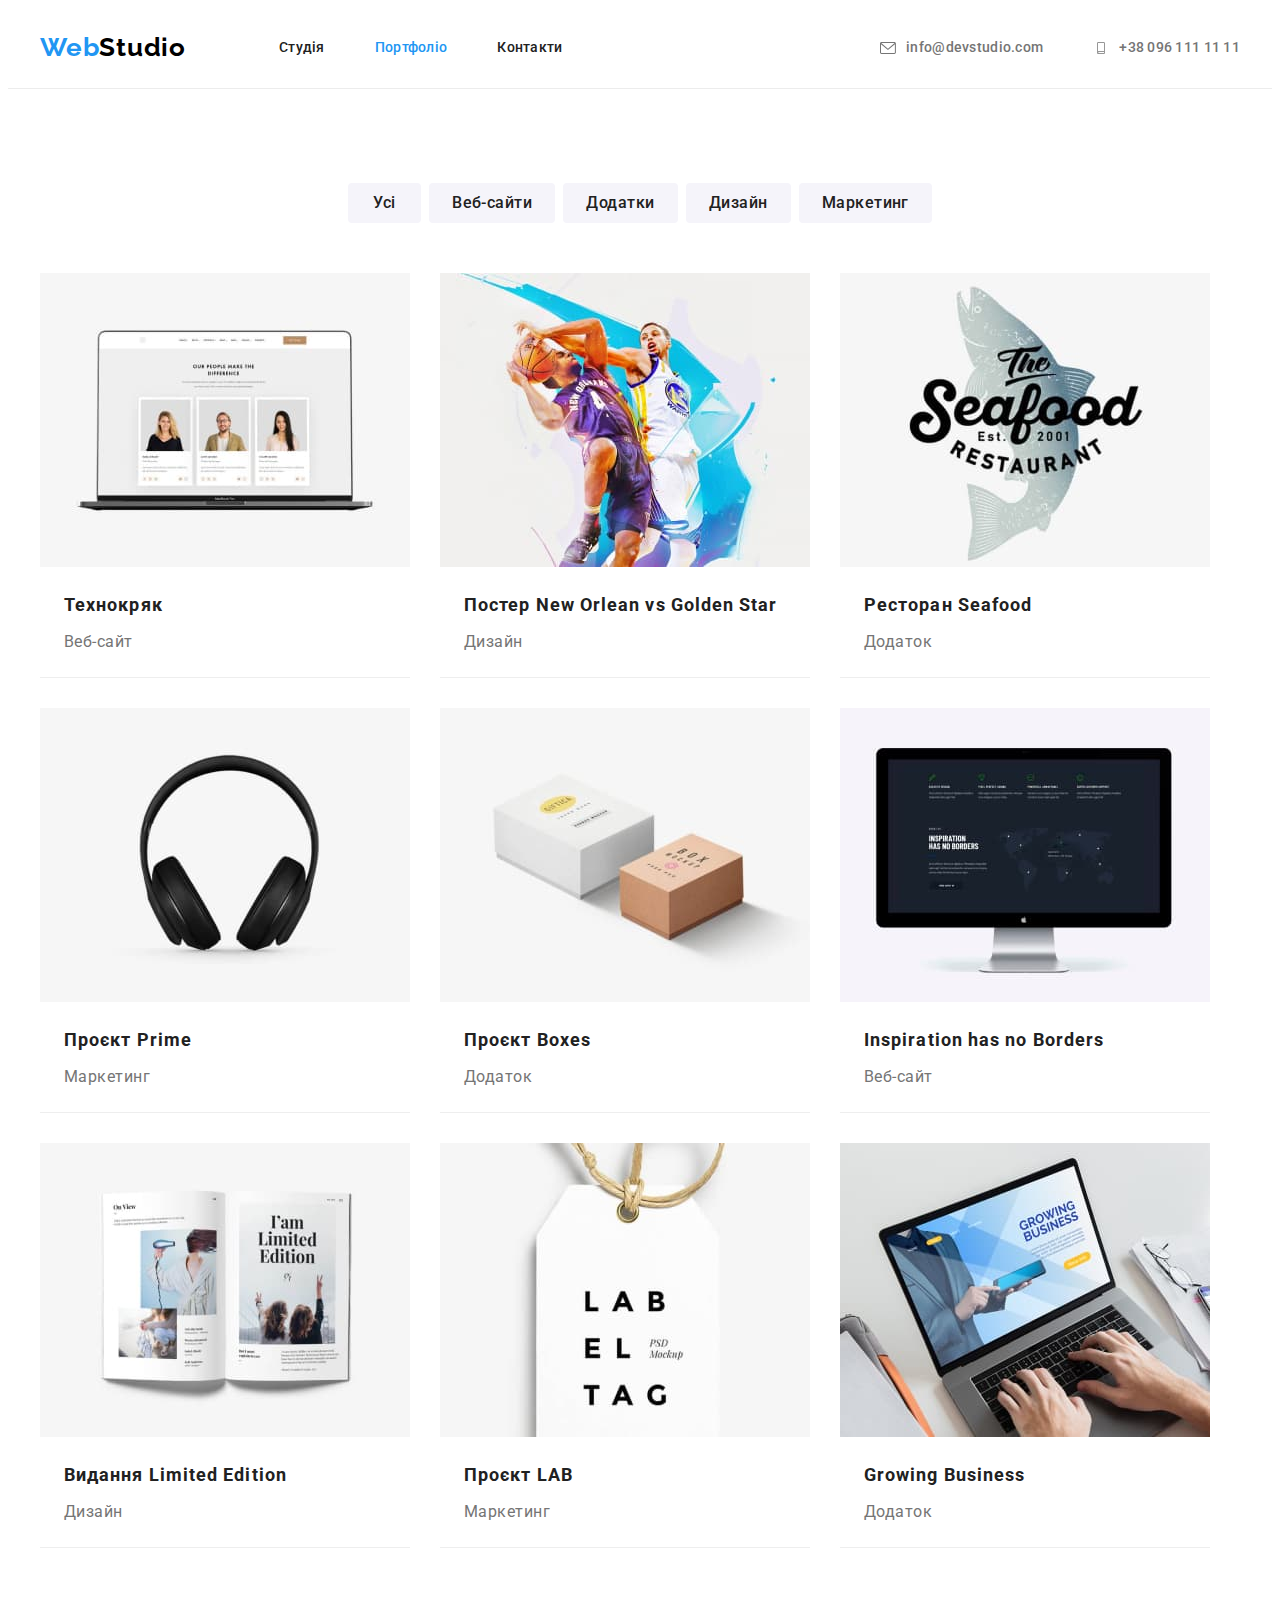
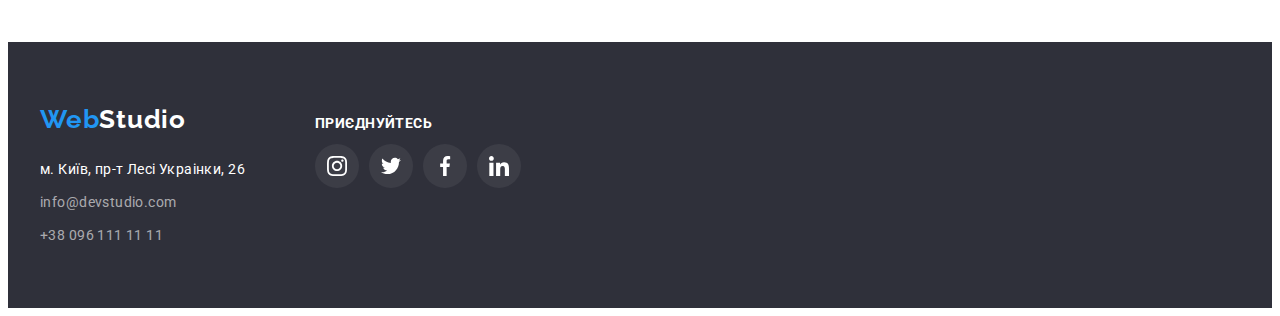
==== portfolio.html @ 5ac7596c "team section left" ====
<!DOCTYPE html>
<html lang="uk">
  <head>
    <meta charset="UTF-8" />
    <meta name="vieport" content="width=device-width, initial-scale=1.0" />
    <title>Портфоліо</title>
    <link rel="preconnect" href="https://fonts.googleapis.com" />
    <link rel="preconnect" href="https://fonts.gstatic.com" crossorigin />
    <link
      href="https://fonts.googleapis.com/css2?family=Raleway:wght@700&family=Roboto:wght@400;500;700;900&display=swap"
      rel="stylesheet"
    />
    <link
      rel="stylesheet"
      href="https://cdnjs.cloudflare.com/ajax/libs/modern-normalize/1.1.0/modern-normalize.min.css"
      integrity="sha512-wpPYUAdjBVSE4KJnH1VR1HeZfpl1ub8YT/NKx4PuQ5NmX2tKuGu6U/JRp5y+Y8XG2tV+wKQpNHVUX03MfMFn9Q=="
      crossorigin="anonymous"
      referrerpolicy="no-referrer"
    />
    <link rel="stylesheet" href="./css/styles.css" />
  </head>
  <body>
    <!--Заголовок-->

    <header class="section-header">
      <div class="container">
        <div class="make-flex site-header">
          <nav class="make-flex center">
            <a class="logo link" href="./index.html"
              ><span class="logo-left">Web</span>Studio</a
            >
            <ul class="list make-flex center">
              <li class="item">
                <a href="./index.html" class="site-nav link">Студія</a>
              </li>
              <li class="item">
                <a href="./portfolio.html" class="current site-nav link"
                  >Портфоліо</a
                >
              </li>
              <li><a href="#contacts" class="site-nav link">Контакти</a></li>
            </ul>
          </nav>
          <ul class="list make-flex center flexible contact-list">
            <li class="item contact-link">
              <a href="mailto:info@devstudio.com" class="link email-phone">
                <svg class="icon" width="16" height="12">
                  <use href="./images/symbol-defs.svg#icon-envelope"></use>
                </svg>
                info@devstudio.com</a
              >
            </li>
            <li class="item contact-link">
              <a href="tel:+380961111111" class="link email-phone">
                <svg class="icon" width="16" height="12">
                  <use href="./images/symbol-defs.svg#icon-smartphone"></use>
                </svg>
                +38 096 111 11 11</a
              >
            </li>
          </ul>
        </div>
      </div>
    </header>

    <main>
      <h1 hidden>Портфоліо</h1>
      <h2 hidden>Приклади робіт</h2>
      <!--Приклади робіт-->

      <section class="works">
        <div class="container">
          <!--Фільтри типів робіт-->

          <ul class="list flex">
            <li class="btn">
              <button type="button" class="filter finger">Усі</button>
            </li>
            <li class="btn">
              <button type="button" class="filter finger">Веб-сайти</button>
            </li>
            <li class="btn">
              <button type="button" class="filter finger">Додатки</button>
            </li>
            <li class="btn">
              <button type="button" class="filter finger">Дизайн</button>
            </li>
            <li class="btn">
              <button type="button" class="filter finger">Маркетинг</button>
            </li>
          </ul>
          <!--Перелік робіт-->
          <ul class="list link catalogue">
            <li class="item">
              <a href="#">
                <img
                  src="./images/technocrack.jpeg"
                  alt="Відкритий ноутбук"
                  width="370"
                />
              </a>
              <div>
                <h3>Технокряк</h3>
                <p>Веб-сайт</p>
              </div>
            </li>
            <li class="item">
              <a href="#"
                ><img
                  src="./images/new-orlean.jpeg"
                  alt="Гравці в баскетбол"
                  width="370"
              /></a>
              <div>
                <h3>Постер New Orlean vs Golden Star</h3>
                <p>Дизайн</p>
              </div>
            </li>
            <li class="item">
              <a href="#"
                ><img
                  src="./images/seafood.jpeg"
                  alt="Лого ресторана Seafood"
                  width="370"
              /></a>
              <div>
                <h3>Ресторан Seafood</h3>
                <p>Додаток</p>
              </div>
            </li>
            <li class="item">
              <a href="#"
                ><img
                  src="./images/prime-project.jpeg"
                  alt="Чорні навушники"
                  width="370"
              /></a>
              <div>
                <h3>Проєкт Prime</h3>
                <p>Маркетинг</p>
              </div>
            </li>
            <li class="item">
              <a href="#"
                ><img src="./images/boxes.jpeg" alt="Дві коробки" width="370"
              /></a>
              <div>
                <h3>Проєкт Boxes</h3>
                <p>Додаток</p>
              </div>
            </li>
            <li class="item">
              <a href="#"
                ><img
                  src="./images/inspiration.jpeg"
                  alt="Монітор від Apple"
                  width="370"
              /></a>
              <div>
                <h3>Inspiration has no Borders</h3>
                <p>Веб-сайт</p>
              </div>
            </li>
            <li class="item">
              <a href="#"
                ><img
                  src="./images/limited-edition.jpeg"
                  alt="Рогорнута книга"
                  width="370"
              /></a>
              <div>
                <h3>Видання Limited Edition</h3>
                <p>Дизайн</p>
              </div>
            </li>
            <li class="item">
              <a href="#"
                ><img src="./images/lab-project.jpeg" alt="Бейджик" width="370"
              /></a>
              <div>
                <h3>Проєкт LAB</h3>
                <p>Маркетинг</p>
              </div>
            </li>
            <li class="item">
              <a href="#"
                ><img
                  src="./images/growing-business.jpeg"
                  alt="Руки на клавіатурі ноутбука"
                  width="370"
              /></a>
              <div>
                <h3>Growing Business</h3>
                <p>Додаток</p>
              </div>
            </li>
          </ul>
        </div>
      </section>
    </main>

    <footer class="site-footer">
      <div class="container">
        <!--Секція контактів-->
        <div class="make-two-columns">
          <div>
            <a class="logo link logo-white push-down" href="./index.html"
              ><span class="logo-left">Web</span>Studio</a
            >
            <address id="contacts">
              <ul class="list contact-flex">
                <li>
                  <a
                    class="contact link"
                    href="https://goo.gl/maps/CPtrU1FHBa2aNyZL9"
                    target="_blank"
                    rel="noopener noreferrer nofollow"
                    >м. Київ, пр-т Лесі Украінки, 26</a
                  >
                </li>
                <li>
                  <a
                    class="contact link darkened"
                    href="mailto:info@devstudio.com"
                    >info@devstudio.com</a
                  >
                </li>
                <li>
                  <a class="contact link darkened" href="tel:+380961111111"
                    >+38 096 111 11 11</a
                  >
                </li>
              </ul>
            </address>
          </div>
          <div class="social appeal-list">
            <div>
              <p class="appeal">приєднуйтесь</p>
            </div>
            <div>
              <ul class="make-line">
                <li class="item">
                  <a class="social-link" href="">
                    <svg class="icon" width="20" height="20">
                      <use href="./images/symbol-defs.svg#icon-instagram"></use>
                    </svg>
                  </a>
                </li>

                <li class="item">
                  <a class="social-link" href="">
                    <svg class="icon" width="20" height="20">
                      <use href="./images/symbol-defs.svg#icon-twitter"></use>
                    </svg>
                  </a>
                </li>
                <li class="item">
                  <a class="social-link" href="">
                    <svg class="icon" width="20" height="20">
                      <use href="./images/symbol-defs.svg#icon-facebook"></use>
                    </svg>
                  </a>
                </li>

                <li class="item">
                  <a class="social-link" href="">
                    <svg class="icon" width="20" height="20">
                      <use href="./images/symbol-defs.svg#icon-linkedin"></use>
                    </svg>
                  </a>
                </li>
              </ul>
            </div>
          </div>
        </div>
      </div>
    </footer>
  </body>
</html>
---- css/styles.css ----
:root {
  --text-color: #757575;
  --accent-color: #2196f3;
  /* Бо ментор проти 
  --backgroung-color: #F5F5F5;
  */
  --title-color: #212121;
  --white-color: #fff;
  --black-color: #000;
  --hero-background: #2F303A;
  --team-background: #F5F4FA;
  --works-background: #EEEEEE;
  --dark-address: rgba(255, 255, 255, 0.6);
  --icon-color: #AFB1B8;
  --icon-background: #ffffff10;
}

/* reset styles */
h1,
h2,
h3,
h4,
h5,
h6,
p,
ul {
  margin: 0;
}

.link {
  text-decoration: none;
}

.list {
  list-style: none;
  margin: 0;
  padding: 0;
}

img {
  display: block;
}

body {
  /* Бо ментор проти 
  background-color: var(--backgroung-color);
  */
  color: var(--text-color);
  font-family: Roboto, sans-serif;
  font-style: normal;
}

.list {
  list-style: none;
}

.link {
  text-decoration: none;
}

.finger {
  cursor: pointer;
}

.container {
  width: 1200px;
  padding-left: 15px;
  padding-right: 15px;
  margin-left: auto;
  margin-right: auto;
}

.section {
  padding: 0 0 94px;
}

.make-flex {
  display: flex;
}

.section-header {
  background-color: var(--white-color);
  border-bottom: #ECECEC solid 1px;
}

/* Site logo */
.make-flex .center {
  align-items: center;
}

.logo {
  font-family: Raleway, sans-serif;
  color: var(--black-color);
  font-weight: 700;
  font-size: 26px;
  line-height: 1.38;
  letter-spacing: 0.03em;
  margin-right: 93px;
  display: block;
}

.logo:hover,
.logo:focus {
  color: var(--accent-color);
}

.logo-left {
  color: var(--accent-color);
}

.logo-white {
  color: var(--white-color);
}

/* Site nav */
.site-nav {
  display: block;
  font-weight: 500;
  font-size: 14px;
  line-height: 1.14;
  letter-spacing: 0.02em;
  color: var(--title-color);
}

.section-header .item {
  margin-right: 50px;
  padding: 32px 0px;
}

.section-header .item:last-child {
  margin-right: 0;
}

.site-nav.current {
  color: var(--accent-color);
}

.site-nav:hover,
.site-nav:focus {
  color: var(--accent-color);
}

.section-header .email-phone {
  display: flex;
  align-items: center;
  font-weight: 500;
  font-size: 14px;
  line-height: 1.14;
  letter-spacing: 0.02em;
  color: var(--text-color);

}

.email-phone:hover,
.email-phone:focus {
  color: var(--accent-color);
}

.section-header .flexible {
  margin-left: auto;
}

.section-header .contact-list {
  display: flex;
  margin-left: auto;
  align-items: center;
}

.section-header .contact-link {
  display: flex;
  color: var(--secondary-text-color);
  align-items: center;
  font-weight: 500;
  font-size: 14px;
  line-height: 16px;
  letter-spacing: 0.02em;
  color: var(--secondary-text-color);
}

.section-header .icon {
  align-items: center;
  margin-right: 10px;
  fill: currentColor;
}

/* Section Hero */

.hero {
  text-align: center;
  /* background-color: var(--hero-background);*/
  max-height: 600px;
}

.image-hero {
  padding: 200px 0;
  min-width: 1600px;
  background-image: linear-gradient(to right,
      rgba(47, 48, 58, 0.4),
      rgba(47, 48, 58, 0.4)),
    url(../images/hero.jpeg);
  background-repeat: no-repeat;
  background-position: center;
  background-size: contain;
  text-align: center;
}

.hero-title {
  color: var(--white-color);
  font-weight: 900;
  font-size: 44px;
  line-height: 1.36;
  letter-spacing: 0.06em;
  text-transform: uppercase;
  margin-bottom: 30px;
}


.button {
  font-family: inherit;
  color: var(--white-color);
  background-color: var(--accent-color);
  font-weight: 700;
  font-size: 16px;
  line-height: 1.88em;
  letter-spacing: 0.06em;
  min-width: 216px;
  min-height: 50px;
  padding: 10px 32px;
  border-radius: 4px;
  border: 0 solid transparent;
  display: inline-block;
}

/* Section Advantages */

.section-advant {
  margin-top: 94px;
}

.section-advant .flex {
  display: flex;
}

.section-advant .item {
  margin-right: 30px;
}

.section-advant .item:last-child {
  margin-right: 0;
}

.section-advant h3 {
  font-weight: 700;
  font-size: 14px;
  line-height: 1.14;
  letter-spacing: 0.03em;
  text-transform: uppercase;
  color: var(--title-color);
  margin-bottom: 10px;
}

.section-advant p {
  font-size: 14px;
  line-height: 1.71;
  letter-spacing: 0.03em;
}

.section-advant .block {
  display: flex;
  width: 270px;
  height: 120px;
  align-items: center;
  justify-content: center;
  flex-direction: column;
  margin-bottom: 30px;
  background-color: var(--team-background-color);
}

/* Header syle for <h2> */
.title {
  font-weight: 700;
  font-size: 36px;
  line-height: 1.174;
  text-align: center;
  letter-spacing: 0.03em;
  color: var(--title-color);
  margin-bottom: 50px;
}

/* Section What We Do */
.wwd {
  margin-top: 0;
}

.wwd-flex {
  display: flex;
}

.wwd-flex .item {
  margin-right: 30px;
}

.wwd-flex .item:last-child {
  margin-right: 0;
}

/* Section Our Team */
.team {
  background-color: var(--team-background);
}

.team .flex {
  display: flex;
}

.team .item {
  margin-right: 30px;
  padding-bottom: 30px;
  box-shadow: 0px 1px 3px rgba(0, 0, 0, 0.12), 0px 1px 1px rgba(0, 0, 0, 0.14),
    0px 2px 1px rgba(0, 0, 0, 0.2);
}

.team .item:last-child {
  margin-right: 0;
}

.team li {
  background-color: var(--white-color);
}

.team h3 {
  font-weight: 500;
  font-size: 16px;
  line-height: 1.19;
  text-align: center;
  letter-spacing: 0.03em;
  color: var(--title-color);
  padding: 30px 0 10px;
}

.team p {
  font-size: 16px;
  line-height: 1.19;
  text-align: center;
  letter-spacing: 0.03em;
}


.team-social-list {
  display: flex;
  padding: 0 32px 0;
  margin-top: 16px;
  list-style: none;
  justify-content: space-between;
  align-items: center;
}

.team-social-item {
  width: 44px;
  height: 44px;
}

.team .round {
  width: 44px;
  height: 44px;
  display: block;
  border-radius: 50%;
  color: var(--icon-color);
  background-color: var(--white-color);
}

.round:hover,
.round:focus {
  color: var(--white-color);
  background-color: var(--accent-color);
}

/* -------  background-color: #f5f4fa;  --------Clients---------------- */
.team .icon {
  margin: 12px 0px 0px 12px;
  fill: currentColor;
}


/* ---------------Clients---------------- */
.section-clients {
  padding-top: 94px;
  padding-bottom: 94px;
}

.section-clients .title {
  margin-bottom: 50px;
  font-weight: 700;
  font-size: 36px;
  line-height: 1.17;
  text-align: center;
}

.section-clients .clients-list {
  display: flex;
  padding: 0;
  margin: 0;
  list-style: none;
  justify-content: space-between;
  align-items: center;
}

.section-clients .item {
  width: 170px;
  height: 90px;
}

.section-clients .item:not(:last-child) {
  margin-right: 30px;
}

.section-clients .client-link {
  width: 170px;
  height: 90px;
  display: block;
  border: 1px solid var(--icon-color);
  color: var(--icon-color);
  background-color: var(--white-color);
  padding: 16px 32px;
}

.section-clients .client-link:hover,
.section-clients .client-link:focus {
  color: var(--accent-color);
  border-color: var(--accent-color);
}

.section-clients .client-icon {
  fill: currentColor;
}

.client-item:hover,
.client-item:focus {
  color: var(--accent-color);
  border-color: var(--accent-color);
}

/* Site footer */
.site-footer {
  background-color: var(--hero-background);
  padding: 60px 0;
}

.site-footer .push-down {
  margin-bottom: 20px;
  margin-right: 0;
}

.contact {
  font-style: normal;
  font-size: 14px;
  line-height: 1.71;
  letter-spacing: 0.03em;
  color: var(--white-color);
  margin: 15px 0 0;
}

.contact-flex {
  display: flex;
  flex-direction: column;
  gap: 9px;
}

.contact:hover,
.contact:focus {
  color: var(--accent-color);
}

.darkened {
  color: var(--dark-address);
}

.site-footer .social {
  margin-left: 70px;
}

.site-footer .make-two-columns {
  display: flex;
  align-items: baseline;
  margin: 0;
  padding: 0;
  list-style: none;
}

.appeal-list {
  display: flex;
  flex-direction: column;
  gap: 20px;
}

.site-footer .appeal {

  line-height: 1.14px;
  color: var(--white-color);
  font-weight: 700;
  font-size: 14px;
  letter-spacing: 0.03em;
  text-transform: uppercase;
}

.site-footer .make-line {

  display: flex;
  gap: 10px;
  padding: 0;

  list-style: none;
  justify-content: space-between;
  align-items: center;
}

.site-footer .item {
  width: 44px;
  height: 44px;
}

.site-footer .social-link {
  width: 44px;
  height: 44px;
  display: block;
  border-radius: 50%;
  color: var(--white-color);
  background-color: var(--icon-background);
}

.site-footer .social-link:hover,
.site-footer .social-link:focus {
  color: var(--white-color);
  background-color: var(--accent-color);
}

.site-footer .icon {
  margin: 12px 0px 0px 12px;
  fill: currentColor;
}


/* Filter buttons for the list of works */
.filter {
  font-weight: 500;
  font-size: 16px;
  line-height: 1.62;
  text-align: center;
  letter-spacing: 0.03em;
  color: var(--title-color);
  background-color: var(--team-background);
  font-family: inherit;
  display: inline-block;
  min-width: 73px;
  min-height: 38px;
  border-radius: 4px;
  padding: 6px 22px;
  border: 1px solid transparent;
}


.filter:hover,
.filter:focus {
  color: var(--white-color);
  background-color: var(--accent-color);
  box-shadow: 0px 3px 1px rgba(0, 0, 0, 0.1), 0px 1px 2px rgba(0, 0, 0, 0.08),
    0px 2px 2px rgba(0, 0, 0, 0.12);
}

/* The list of works */
.works {
  list-style: none;
  padding: 94px 0 94px;
}

.works .flex {
  display: flex;
  gap: 8px;
  justify-content: center;
}

.catalogue {
  display: flex;
  flex-wrap: wrap;
  gap: 30px;
  padding-top: 50px;
}

.works .item {
  /*margin-right: 20px;
  margin-bottom: 30px;*/
  border-bottom: var(--works-background) 1px solid;
}

.works .item:hover,
.works .item:focus {
  box-shadow: 0px 3px 1px rgba(0, 0, 0, 0.1), 0px 1px 2px rgba(0, 0, 0, 0.08),
    0px 2px 2px rgba(0, 0, 0, 0.12);
}

/*
.works .item:nth-child(3n + 3) {
  margin-right: 0;
}

.works .item:last-child {
  margin-right: 0;
}
*/
.works a {
  text-decoration: none;
}

.works h3 {
  font-weight: 700;
  font-size: 18px;
  line-height: 2;
  letter-spacing: 0.06em;
  color: var(--title-color);
  background-color: var(--white-color);
  padding: 20px 0 4px;
  margin: 0 24px;
}

.works p {
  font-size: 16px;
  line-height: 1.88;
  letter-spacing: 0.03em;
  color: var(--text-color);
  background-color: var(--white-color);
  padding: 0 0 20px;
  margin: 0 24px;
}
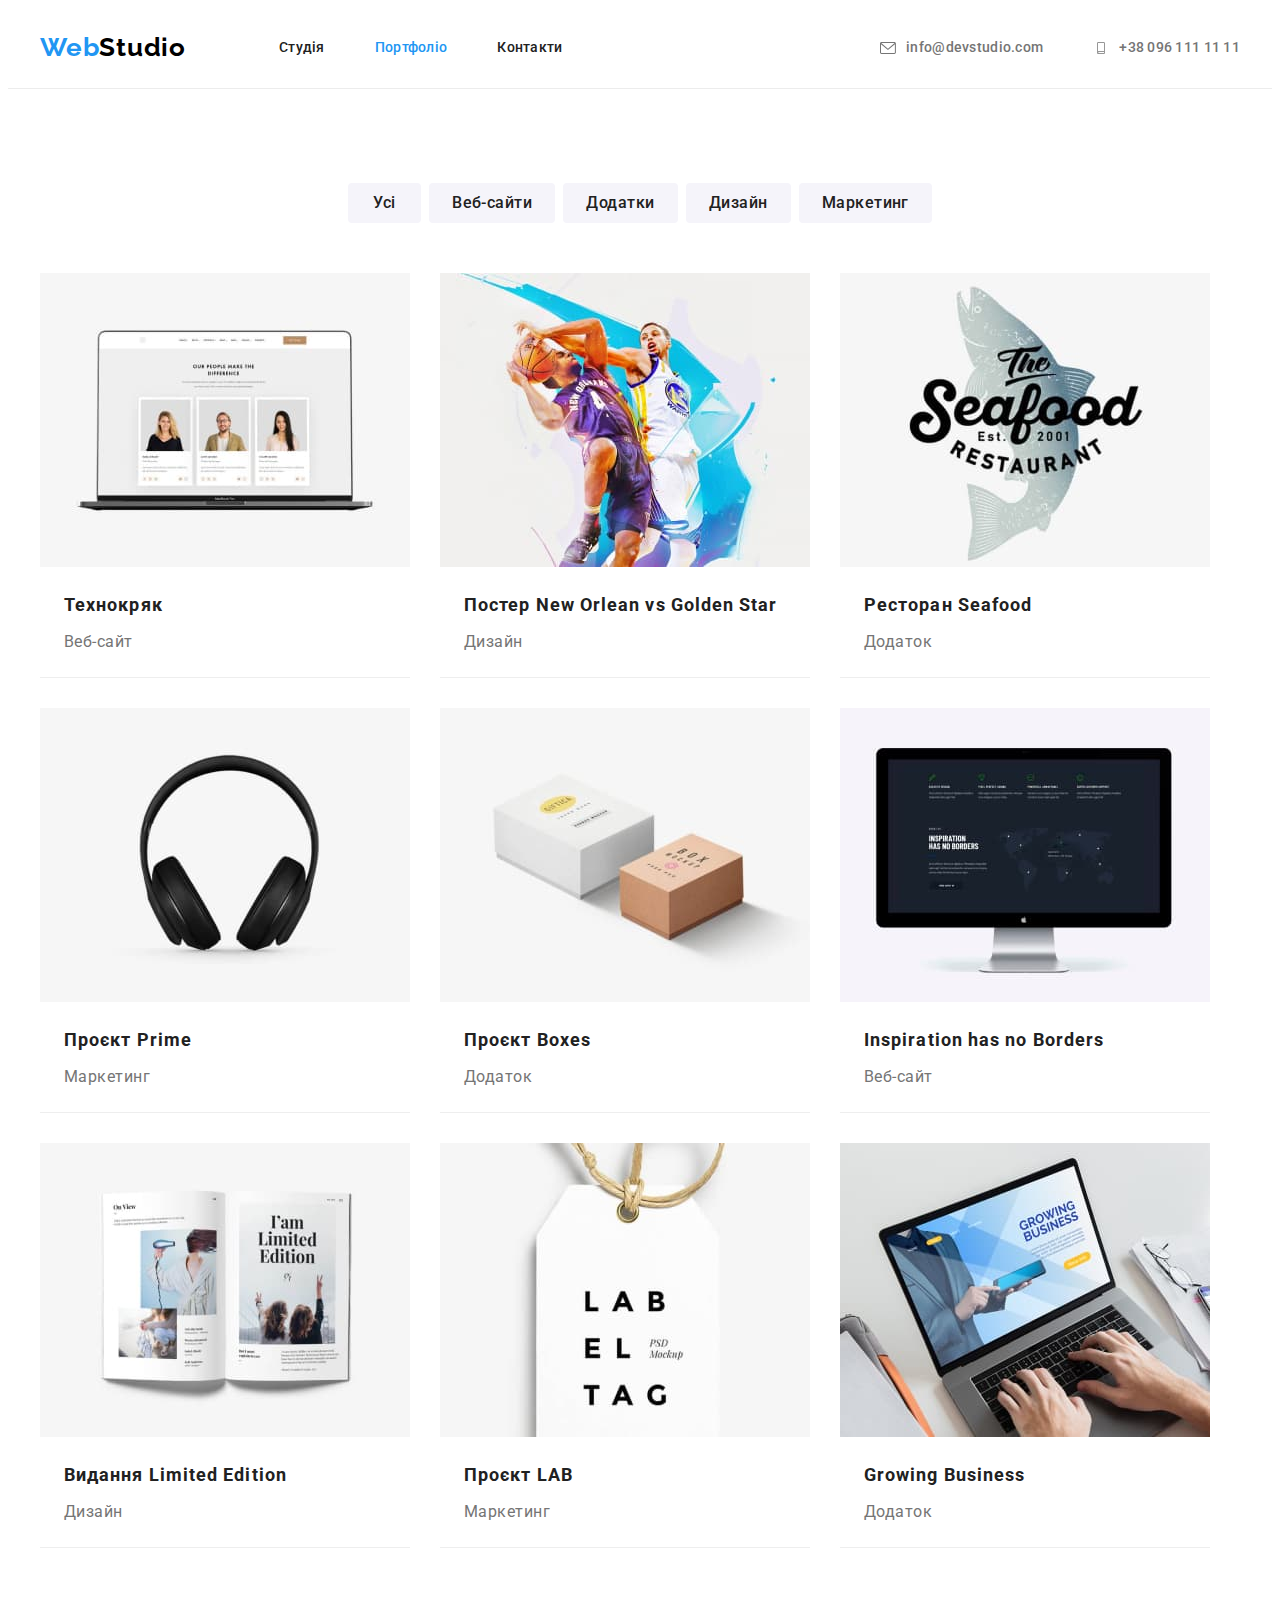
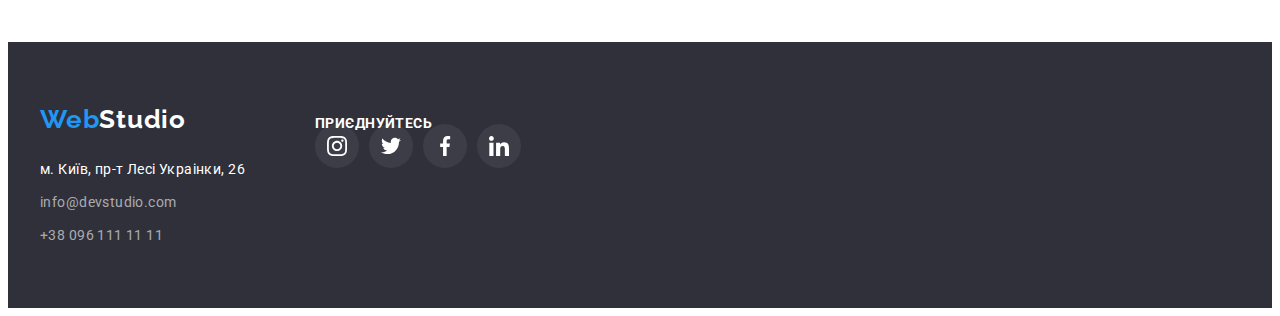
==== commit 865d816c: "exempt catalogue link" ====
--- a/portfolio.html
+++ b/portfolio.html
@@ -99,7 +99,7 @@
                   width="370"
                 />
               </a>
-              <div>
+              <div class="works-pad">
                 <h3>Технокряк</h3>
                 <p>Веб-сайт</p>
               </div>
@@ -111,7 +111,7 @@
                   alt="Гравці в баскетбол"
                   width="370"
               /></a>
-              <div>
+              <div class="works-pad">
                 <h3>Постер New Orlean vs Golden Star</h3>
                 <p>Дизайн</p>
               </div>
@@ -123,7 +123,7 @@
                   alt="Лого ресторана Seafood"
                   width="370"
               /></a>
-              <div>
+              <div class="works-pad">
                 <h3>Ресторан Seafood</h3>
                 <p>Додаток</p>
               </div>
@@ -135,7 +135,7 @@
                   alt="Чорні навушники"
                   width="370"
               /></a>
-              <div>
+              <div class="works-pad">
                 <h3>Проєкт Prime</h3>
                 <p>Маркетинг</p>
               </div>
@@ -144,7 +144,7 @@
               <a href="#"
                 ><img src="./images/boxes.jpeg" alt="Дві коробки" width="370"
               /></a>
-              <div>
+              <div class="works-pad">
                 <h3>Проєкт Boxes</h3>
                 <p>Додаток</p>
               </div>
@@ -156,7 +156,7 @@
                   alt="Монітор від Apple"
                   width="370"
               /></a>
-              <div>
+              <div class="works-pad">
                 <h3>Inspiration has no Borders</h3>
                 <p>Веб-сайт</p>
               </div>
@@ -168,7 +168,7 @@
                   alt="Рогорнута книга"
                   width="370"
               /></a>
-              <div>
+              <div class="works-pad">
                 <h3>Видання Limited Edition</h3>
                 <p>Дизайн</p>
               </div>
@@ -177,7 +177,7 @@
               <a href="#"
                 ><img src="./images/lab-project.jpeg" alt="Бейджик" width="370"
               /></a>
-              <div>
+              <div class="works-pad">
                 <h3>Проєкт LAB</h3>
                 <p>Маркетинг</p>
               </div>
@@ -189,7 +189,7 @@
                   alt="Руки на клавіатурі ноутбука"
                   width="370"
               /></a>
-              <div>
+              <div class="works-pad">
                 <h3>Growing Business</h3>
                 <p>Додаток</p>
               </div>
@@ -199,7 +199,7 @@
       </section>
     </main>
 
-    <footer class="site-footer">
+   <footer class="site-footer">
       <div class="container">
         <!--Секція контактів-->
         <div class="make-two-columns">
@@ -234,9 +234,8 @@
             </address>
           </div>
           <div class="social appeal-list">
-            <div>
+
               <p class="appeal">приєднуйтесь</p>
-            </div>
             <div>
               <ul class="make-line">
                 <li class="item">
--- a/css/styles.css
+++ b/css/styles.css
@@ -309,19 +309,20 @@
   background-color: var(--team-background);
 }
 
+.team-pad {
+  padding: 30px 32px;
+}
+
 .team .flex {
   display: flex;
+  flex-wrap: wrap;
+  gap: 30px;
 }
 
 .team .item {
-  margin-right: 30px;
-  padding-bottom: 30px;
+
   box-shadow: 0px 1px 3px rgba(0, 0, 0, 0.12), 0px 1px 1px rgba(0, 0, 0, 0.14),
     0px 2px 1px rgba(0, 0, 0, 0.2);
-}
-
-.team .item:last-child {
-  margin-right: 0;
 }
 
 .team li {
@@ -335,7 +336,7 @@
   text-align: center;
   letter-spacing: 0.03em;
   color: var(--title-color);
-  padding: 30px 0 10px;
+  margin-bottom: 10px;
 }
 
 .team p {
@@ -343,12 +344,14 @@
   line-height: 1.19;
   text-align: center;
   letter-spacing: 0.03em;
+  margin-bottom: 16px;
 }
 
 
 .team-social-list {
   display: flex;
-  padding: 0 32px 0;
+  gap: 10px;
+  padding: 0;
   margin-top: 16px;
   list-style: none;
   justify-content: space-between;
@@ -375,7 +378,6 @@
   background-color: var(--accent-color);
 }
 
-/* -------  background-color: #f5f4fa;  --------Clients---------------- */
 .team .icon {
   margin: 12px 0px 0px 12px;
   fill: currentColor;
@@ -384,8 +386,8 @@
 
 /* ---------------Clients---------------- */
 .section-clients {
-  padding-top: 94px;
-  padding-bottom: 94px;
+  display: flex;
+  align-items: center;
 }
 
 .section-clients .title {
@@ -398,9 +400,7 @@
 
 .section-clients .clients-list {
   display: flex;
-  padding: 0;
-  margin: 0;
-  list-style: none;
+  gap: 30px;
   justify-content: space-between;
   align-items: center;
 }
@@ -408,10 +408,6 @@
 .section-clients .item {
   width: 170px;
   height: 90px;
-}
-
-.section-clients .item:not(:last-child) {
-  margin-right: 30px;
 }
 
 .section-clients .client-link {
@@ -421,7 +417,6 @@
   border: 1px solid var(--icon-color);
   color: var(--icon-color);
   background-color: var(--white-color);
-  padding: 16px 32px;
 }
 
 .section-clients .client-link:hover,
@@ -487,7 +482,7 @@
   list-style: none;
 }
 
-.appeal-list {
+.site-footer.appeal-list {
   display: flex;
   flex-direction: column;
   gap: 20px;
@@ -504,11 +499,9 @@
 }
 
 .site-footer .make-line {
-
   display: flex;
   gap: 10px;
   padding: 0;
-
   list-style: none;
   justify-content: space-between;
   align-items: center;
@@ -586,9 +579,11 @@
   padding-top: 50px;
 }
 
+.works-pad {
+  padding: 20px 24px;
+}
+
 .works .item {
-  /*margin-right: 20px;
-  margin-bottom: 30px;*/
   border-bottom: var(--works-background) 1px solid;
 }
 
@@ -598,15 +593,6 @@
     0px 2px 2px rgba(0, 0, 0, 0.12);
 }
 
-/*
-.works .item:nth-child(3n + 3) {
-  margin-right: 0;
-}
-
-.works .item:last-child {
-  margin-right: 0;
-}
-*/
 .works a {
   text-decoration: none;
 }
@@ -618,8 +604,7 @@
   letter-spacing: 0.06em;
   color: var(--title-color);
   background-color: var(--white-color);
-  padding: 20px 0 4px;
-  margin: 0 24px;
+  margin-bottom: 4px;
 }
 
 .works p {
@@ -628,6 +613,4 @@
   letter-spacing: 0.03em;
   color: var(--text-color);
   background-color: var(--white-color);
-  padding: 0 0 20px;
-  margin: 0 24px;
 }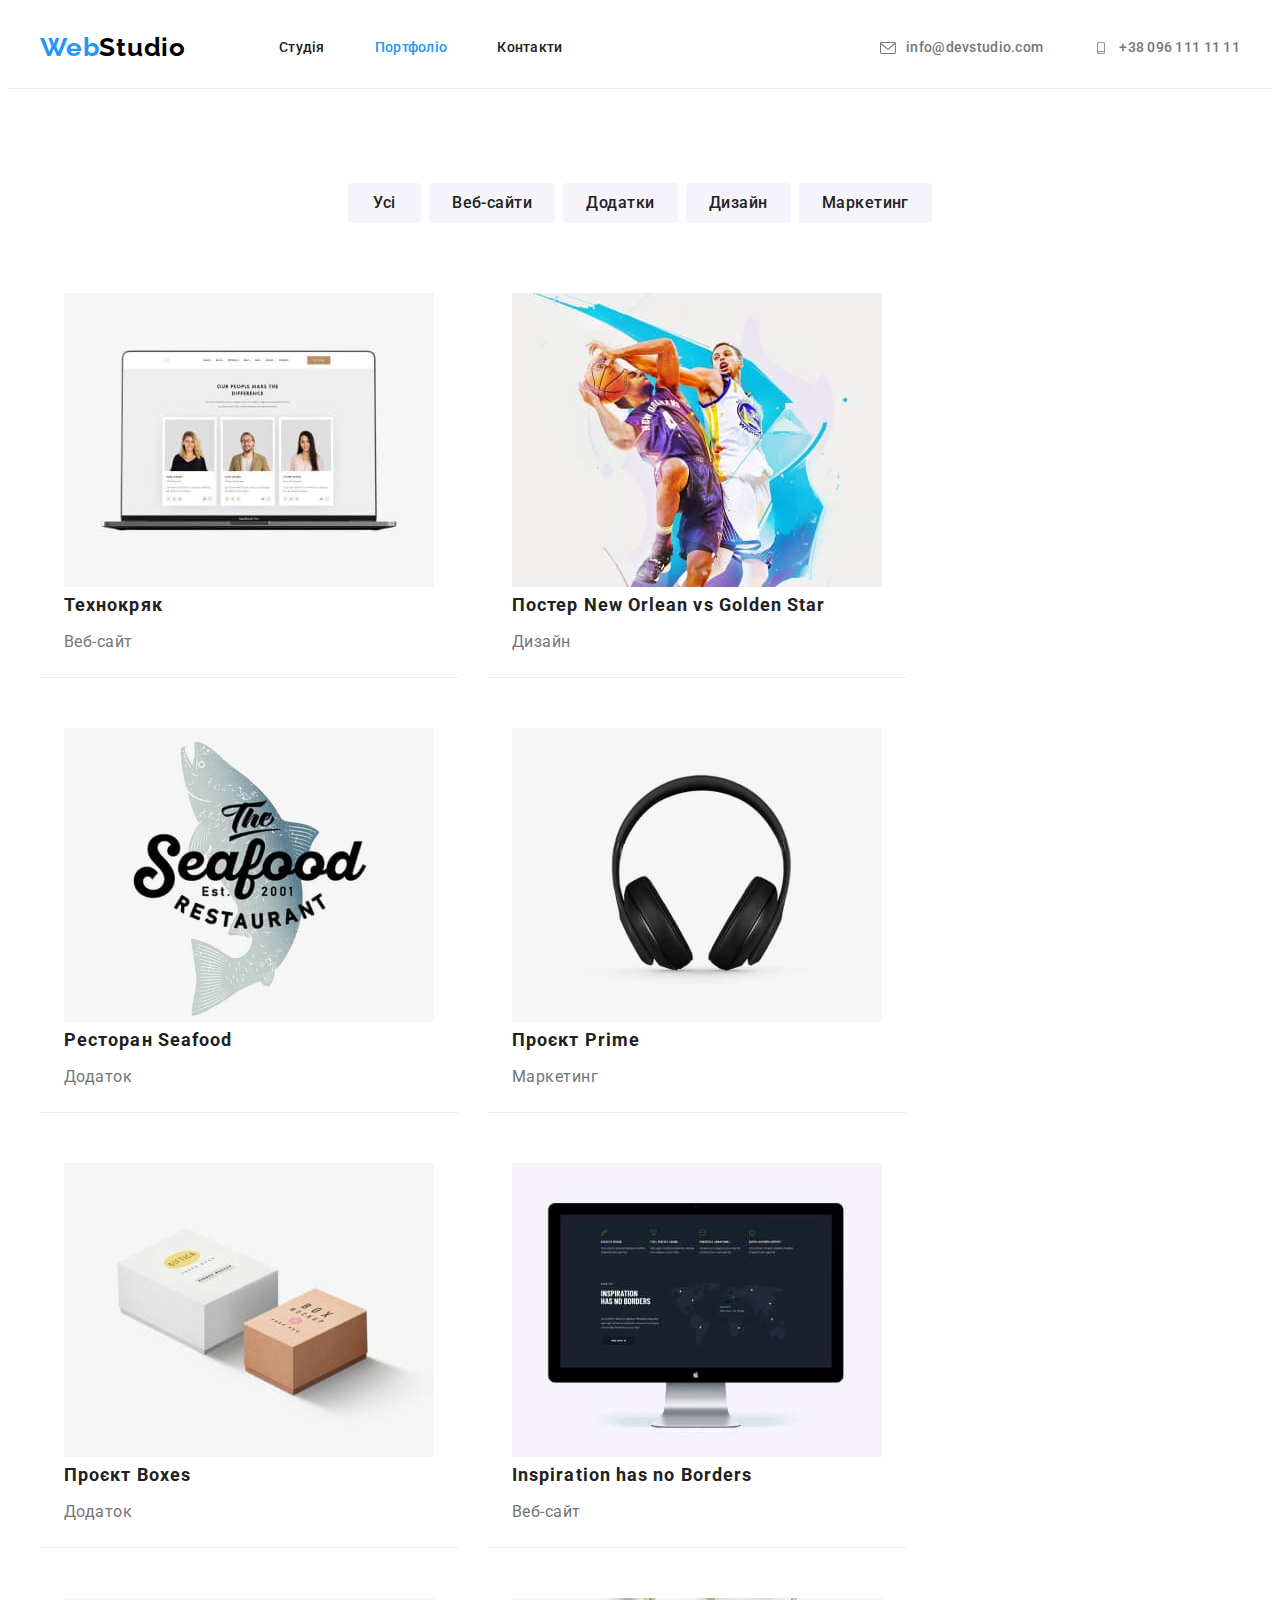
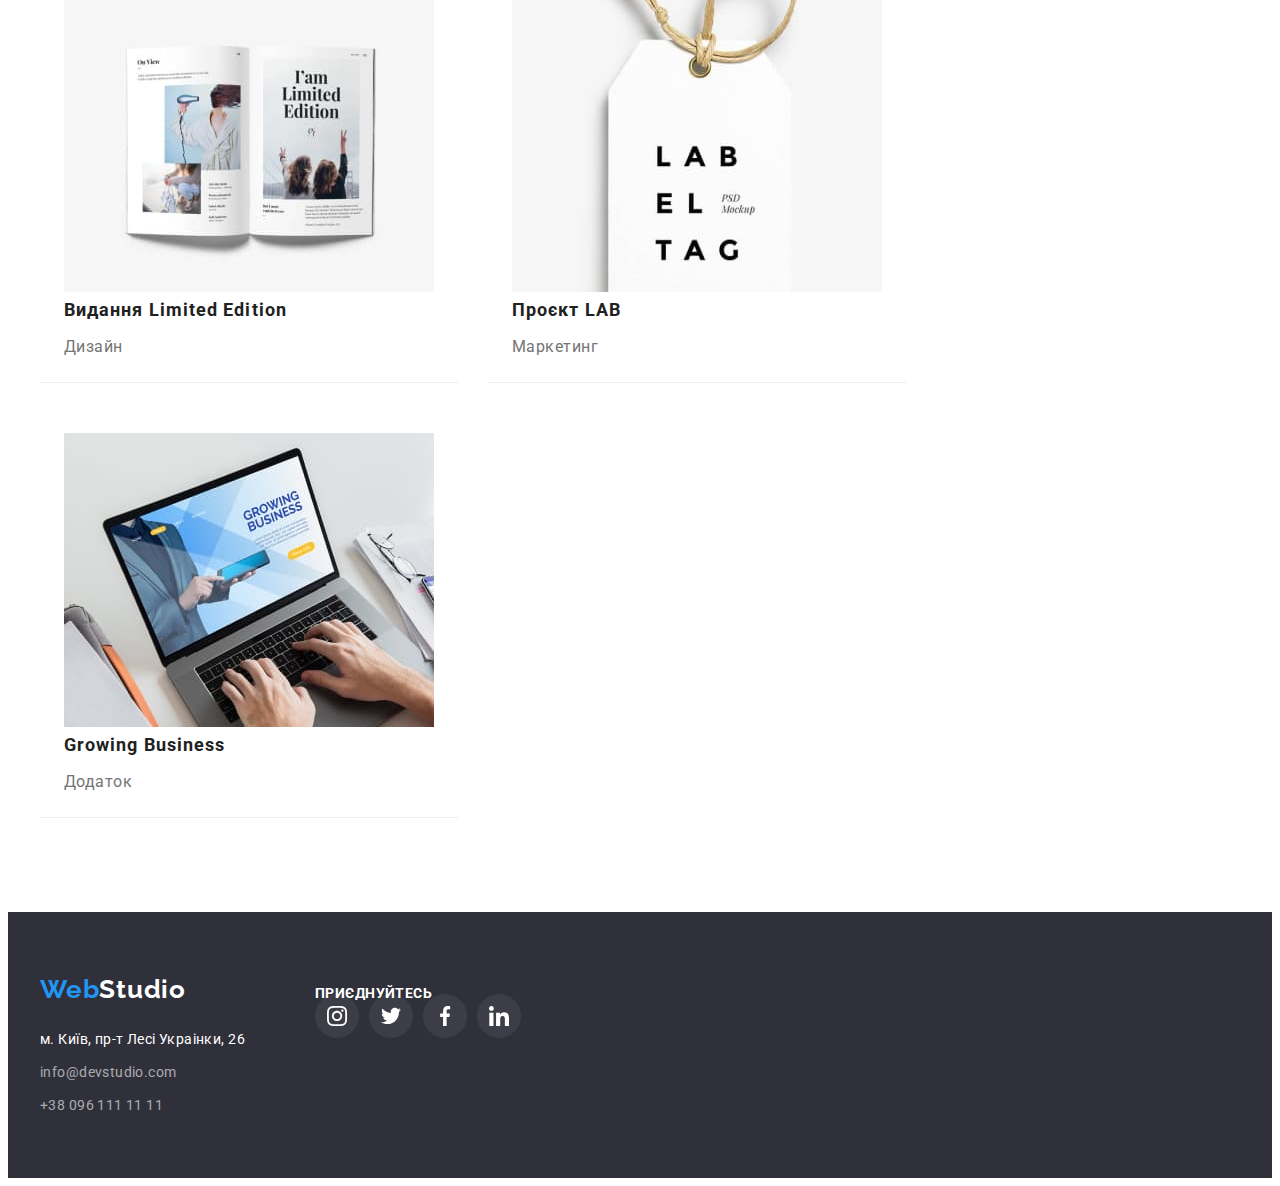
==== commit 28765290: "3rd attempt" ====
--- a/portfolio.html
+++ b/portfolio.html
@@ -92,104 +92,107 @@
           <!--Перелік робіт-->
           <ul class="list link catalogue">
             <li class="item">
-              <a href="#">
-                <img
-                  src="./images/technocrack.jpeg"
-                  alt="Відкритий ноутбук"
-                  width="370"
-                />
-              </a>
-              <div class="works-pad">
+              <div class="works-pad">
+                <a href="#">
+                  <img
+                    src="./images/technocrack.jpeg"
+                    alt="Відкритий ноутбук"
+                    width="370"
+                  />
+                </a>
                 <h3>Технокряк</h3>
                 <p>Веб-сайт</p>
               </div>
             </li>
             <li class="item">
-              <a href="#"
-                ><img
-                  src="./images/new-orlean.jpeg"
-                  alt="Гравці в баскетбол"
-                  width="370"
-              /></a>
-              <div class="works-pad">
+              <div class="works-pad">
+                <a href="#"
+                  ><img
+                    src="./images/new-orlean.jpeg"
+                    alt="Гравці в баскетбол"
+                    width="370"
+                /></a>
                 <h3>Постер New Orlean vs Golden Star</h3>
                 <p>Дизайн</p>
               </div>
             </li>
             <li class="item">
-              <a href="#"
-                ><img
-                  src="./images/seafood.jpeg"
-                  alt="Лого ресторана Seafood"
-                  width="370"
-              /></a>
-              <div class="works-pad">
+              <div class="works-pad">
+                <a href="#"
+                  ><img
+                    src="./images/seafood.jpeg"
+                    alt="Лого ресторана Seafood"
+                    width="370"
+                /></a>
                 <h3>Ресторан Seafood</h3>
                 <p>Додаток</p>
               </div>
             </li>
             <li class="item">
-              <a href="#"
-                ><img
-                  src="./images/prime-project.jpeg"
-                  alt="Чорні навушники"
-                  width="370"
-              /></a>
-              <div class="works-pad">
+              <div class="works-pad">
+                <a href="#"
+                  ><img
+                    src="./images/prime-project.jpeg"
+                    alt="Чорні навушники"
+                    width="370"
+                /></a>
                 <h3>Проєкт Prime</h3>
                 <p>Маркетинг</p>
               </div>
             </li>
             <li class="item">
-              <a href="#"
-                ><img src="./images/boxes.jpeg" alt="Дві коробки" width="370"
-              /></a>
-              <div class="works-pad">
+              <div class="works-pad">
+                <a href="#"
+                  ><img src="./images/boxes.jpeg" alt="Дві коробки" width="370"
+                /></a>
                 <h3>Проєкт Boxes</h3>
                 <p>Додаток</p>
               </div>
             </li>
             <li class="item">
-              <a href="#"
-                ><img
-                  src="./images/inspiration.jpeg"
-                  alt="Монітор від Apple"
-                  width="370"
-              /></a>
-              <div class="works-pad">
+              <div class="works-pad">
+                <a href="#"
+                  ><img
+                    src="./images/inspiration.jpeg"
+                    alt="Монітор від Apple"
+                    width="370"
+                /></a>
                 <h3>Inspiration has no Borders</h3>
                 <p>Веб-сайт</p>
               </div>
             </li>
             <li class="item">
-              <a href="#"
-                ><img
-                  src="./images/limited-edition.jpeg"
-                  alt="Рогорнута книга"
-                  width="370"
-              /></a>
-              <div class="works-pad">
+              <div class="works-pad">
+                <a href="#"
+                  ><img
+                    src="./images/limited-edition.jpeg"
+                    alt="Рогорнута книга"
+                    width="370"
+                /></a>
                 <h3>Видання Limited Edition</h3>
                 <p>Дизайн</p>
               </div>
             </li>
             <li class="item">
-              <a href="#"
-                ><img src="./images/lab-project.jpeg" alt="Бейджик" width="370"
-              /></a>
-              <div class="works-pad">
+              <div class="works-pad">
+                <a href="#"
+                  ><img
+                    src="./images/lab-project.jpeg"
+                    alt="Бейджик"
+                    width="370"
+                /></a>
                 <h3>Проєкт LAB</h3>
                 <p>Маркетинг</p>
               </div>
             </li>
             <li class="item">
-              <a href="#"
-                ><img
-                  src="./images/growing-business.jpeg"
-                  alt="Руки на клавіатурі ноутбука"
-                  width="370"
-              /></a>
-              <div class="works-pad">
+              <div class="works-pad">
+                <a href="#"
+                  ><img
+                    src="./images/growing-business.jpeg"
+                    alt="Руки на клавіатурі ноутбука"
+                    width="370"
+                /></a>
                 <h3>Growing Business</h3>
                 <p>Додаток</p>
               </div>
@@ -199,7 +202,7 @@
       </section>
     </main>
 
-   <footer class="site-footer">
+    <footer class="site-footer">
       <div class="container">
         <!--Секція контактів-->
         <div class="make-two-columns">
@@ -234,8 +237,7 @@
             </address>
           </div>
           <div class="social appeal-list">
-
-              <p class="appeal">приєднуйтесь</p>
+            <p class="appeal">приєднуйтесь</p>
             <div>
               <ul class="make-line">
                 <li class="item">
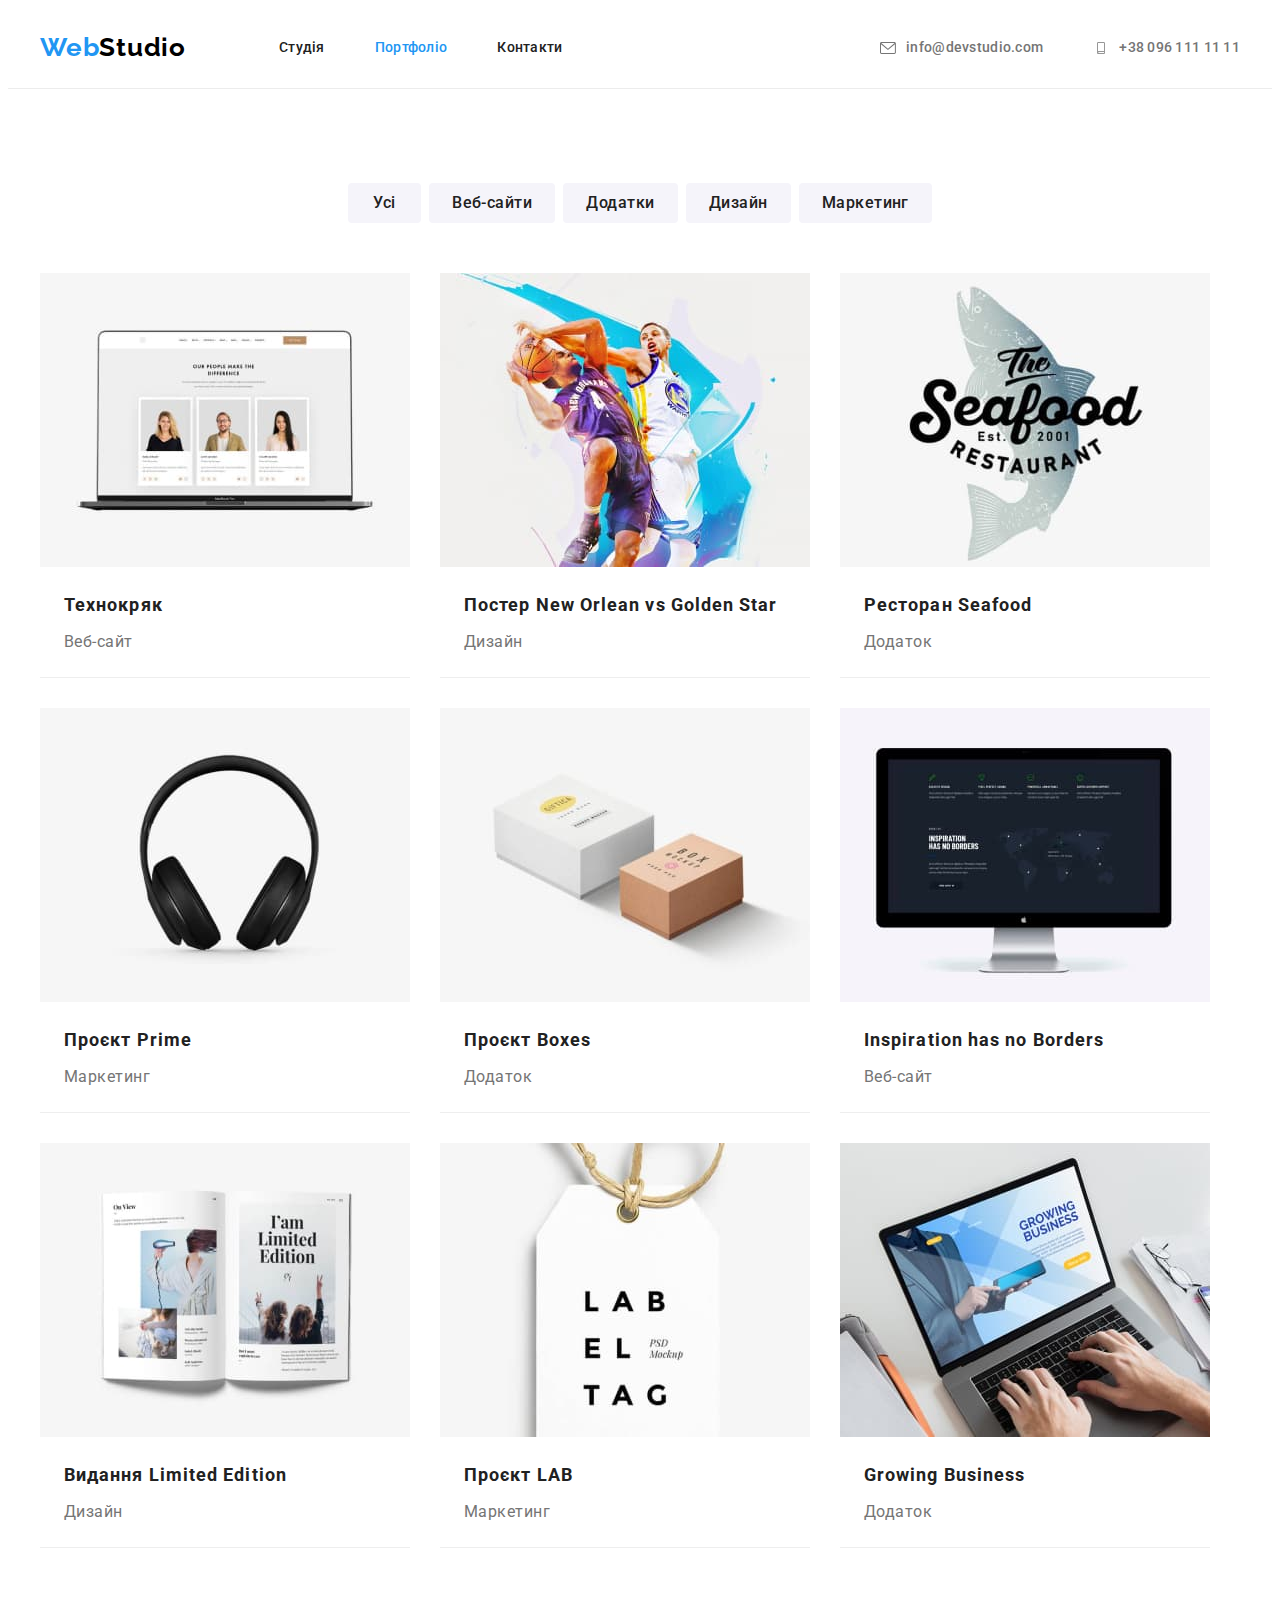
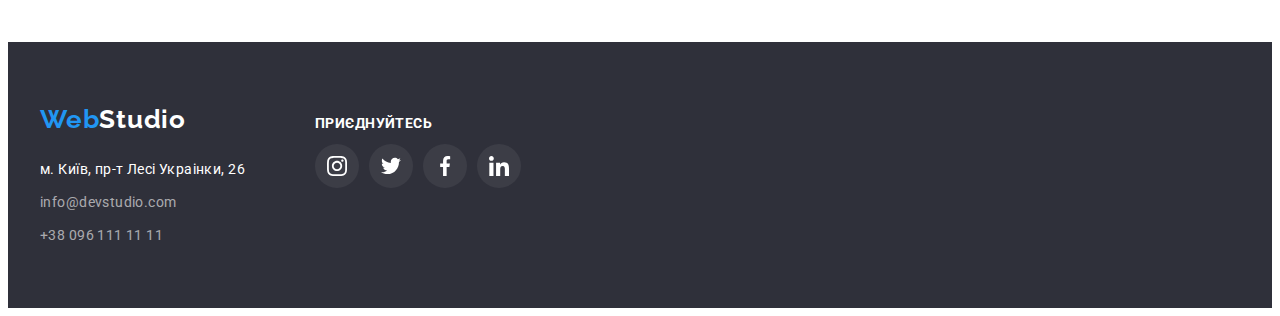
==== commit 08695a71: "stranger things" ====
--- a/portfolio.html
+++ b/portfolio.html
@@ -92,107 +92,104 @@
           <!--Перелік робіт-->
           <ul class="list link catalogue">
             <li class="item">
-              <div class="works-pad">
-                <a href="#">
-                  <img
-                    src="./images/technocrack.jpeg"
-                    alt="Відкритий ноутбук"
-                    width="370"
-                  />
-                </a>
+              <a href="#">
+                <img
+                  src="./images/technocrack.jpeg"
+                  alt="Відкритий ноутбук"
+                  width="370"
+                />
+              </a>
+              <div class="works-pad">
                 <h3>Технокряк</h3>
                 <p>Веб-сайт</p>
               </div>
             </li>
             <li class="item">
-              <div class="works-pad">
-                <a href="#"
-                  ><img
-                    src="./images/new-orlean.jpeg"
-                    alt="Гравці в баскетбол"
-                    width="370"
-                /></a>
+              <a href="#"
+                ><img
+                  src="./images/new-orlean.jpeg"
+                  alt="Гравці в баскетбол"
+                  width="370"
+              /></a>
+              <div class="works-pad">
                 <h3>Постер New Orlean vs Golden Star</h3>
                 <p>Дизайн</p>
               </div>
             </li>
             <li class="item">
-              <div class="works-pad">
-                <a href="#"
-                  ><img
-                    src="./images/seafood.jpeg"
-                    alt="Лого ресторана Seafood"
-                    width="370"
-                /></a>
+              <a href="#"
+                ><img
+                  src="./images/seafood.jpeg"
+                  alt="Лого ресторана Seafood"
+                  width="370"
+              /></a>
+              <div class="works-pad">
                 <h3>Ресторан Seafood</h3>
                 <p>Додаток</p>
               </div>
             </li>
             <li class="item">
-              <div class="works-pad">
-                <a href="#"
-                  ><img
-                    src="./images/prime-project.jpeg"
-                    alt="Чорні навушники"
-                    width="370"
-                /></a>
+              <a href="#"
+                ><img
+                  src="./images/prime-project.jpeg"
+                  alt="Чорні навушники"
+                  width="370"
+              /></a>
+              <div class="works-pad">
                 <h3>Проєкт Prime</h3>
                 <p>Маркетинг</p>
               </div>
             </li>
             <li class="item">
-              <div class="works-pad">
-                <a href="#"
-                  ><img src="./images/boxes.jpeg" alt="Дві коробки" width="370"
-                /></a>
+              <a href="#"
+                ><img src="./images/boxes.jpeg" alt="Дві коробки" width="370"
+              /></a>
+              <div class="works-pad">
                 <h3>Проєкт Boxes</h3>
                 <p>Додаток</p>
               </div>
             </li>
             <li class="item">
-              <div class="works-pad">
-                <a href="#"
-                  ><img
-                    src="./images/inspiration.jpeg"
-                    alt="Монітор від Apple"
-                    width="370"
-                /></a>
+              <a href="#"
+                ><img
+                  src="./images/inspiration.jpeg"
+                  alt="Монітор від Apple"
+                  width="370"
+              /></a>
+              <div class="works-pad">
                 <h3>Inspiration has no Borders</h3>
                 <p>Веб-сайт</p>
               </div>
             </li>
             <li class="item">
-              <div class="works-pad">
-                <a href="#"
-                  ><img
-                    src="./images/limited-edition.jpeg"
-                    alt="Рогорнута книга"
-                    width="370"
-                /></a>
+              <a href="#"
+                ><img
+                  src="./images/limited-edition.jpeg"
+                  alt="Рогорнута книга"
+                  width="370"
+              /></a>
+              <div class="works-pad">
                 <h3>Видання Limited Edition</h3>
                 <p>Дизайн</p>
               </div>
             </li>
             <li class="item">
-              <div class="works-pad">
-                <a href="#"
-                  ><img
-                    src="./images/lab-project.jpeg"
-                    alt="Бейджик"
-                    width="370"
-                /></a>
+              <a href="#"
+                ><img src="./images/lab-project.jpeg" alt="Бейджик" width="370"
+              /></a>
+              <div class="works-pad">
                 <h3>Проєкт LAB</h3>
                 <p>Маркетинг</p>
               </div>
             </li>
             <li class="item">
-              <div class="works-pad">
-                <a href="#"
-                  ><img
-                    src="./images/growing-business.jpeg"
-                    alt="Руки на клавіатурі ноутбука"
-                    width="370"
-                /></a>
+              <a href="#"
+                ><img
+                  src="./images/growing-business.jpeg"
+                  alt="Руки на клавіатурі ноутбука"
+                  width="370"
+              /></a>
+              <div class="works-pad">
                 <h3>Growing Business</h3>
                 <p>Додаток</p>
               </div>
@@ -237,7 +234,9 @@
             </address>
           </div>
           <div class="social appeal-list">
-            <p class="appeal">приєднуйтесь</p>
+            <div>
+              <p class="appeal">приєднуйтесь</p>
+            </div>
             <div>
               <ul class="make-line">
                 <li class="item">
--- a/css/styles.css
+++ b/css/styles.css
@@ -386,8 +386,8 @@
 
 /* ---------------Clients---------------- */
 .section-clients {
-  display: flex;
-  align-items: center;
+  padding-top: 94px;
+  padding-bottom: 94px;
 }
 
 .section-clients .title {
@@ -400,7 +400,9 @@
 
 .section-clients .clients-list {
   display: flex;
-  gap: 30px;
+  padding: 0;
+  margin: 0;
+  list-style: none;
   justify-content: space-between;
   align-items: center;
 }
@@ -408,6 +410,10 @@
 .section-clients .item {
   width: 170px;
   height: 90px;
+}
+
+.section-clients .item:not(:last-child) {
+  margin-right: 30px;
 }
 
 .section-clients .client-link {
@@ -417,6 +423,7 @@
   border: 1px solid var(--icon-color);
   color: var(--icon-color);
   background-color: var(--white-color);
+  padding: 16px 32px;
 }
 
 .section-clients .client-link:hover,
@@ -482,7 +489,7 @@
   list-style: none;
 }
 
-.site-footer.appeal-list {
+.appeal-list {
   display: flex;
   flex-direction: column;
   gap: 20px;
@@ -499,9 +506,11 @@
 }
 
 .site-footer .make-line {
+
   display: flex;
   gap: 10px;
   padding: 0;
+
   list-style: none;
   justify-content: space-between;
   align-items: center;
@@ -578,12 +587,12 @@
   gap: 30px;
   padding-top: 50px;
 }
-
 .works-pad {
   padding: 20px 24px;
 }
-
 .works .item {
+  /*margin-right: 20px;
+  margin-bottom: 30px;*/
   border-bottom: var(--works-background) 1px solid;
 }
 
@@ -593,6 +602,15 @@
     0px 2px 2px rgba(0, 0, 0, 0.12);
 }
 
+/*
+.works .item:nth-child(3n + 3) {
+  margin-right: 0;
+}
+
+.works .item:last-child {
+  margin-right: 0;
+}
+*/
 .works a {
   text-decoration: none;
 }
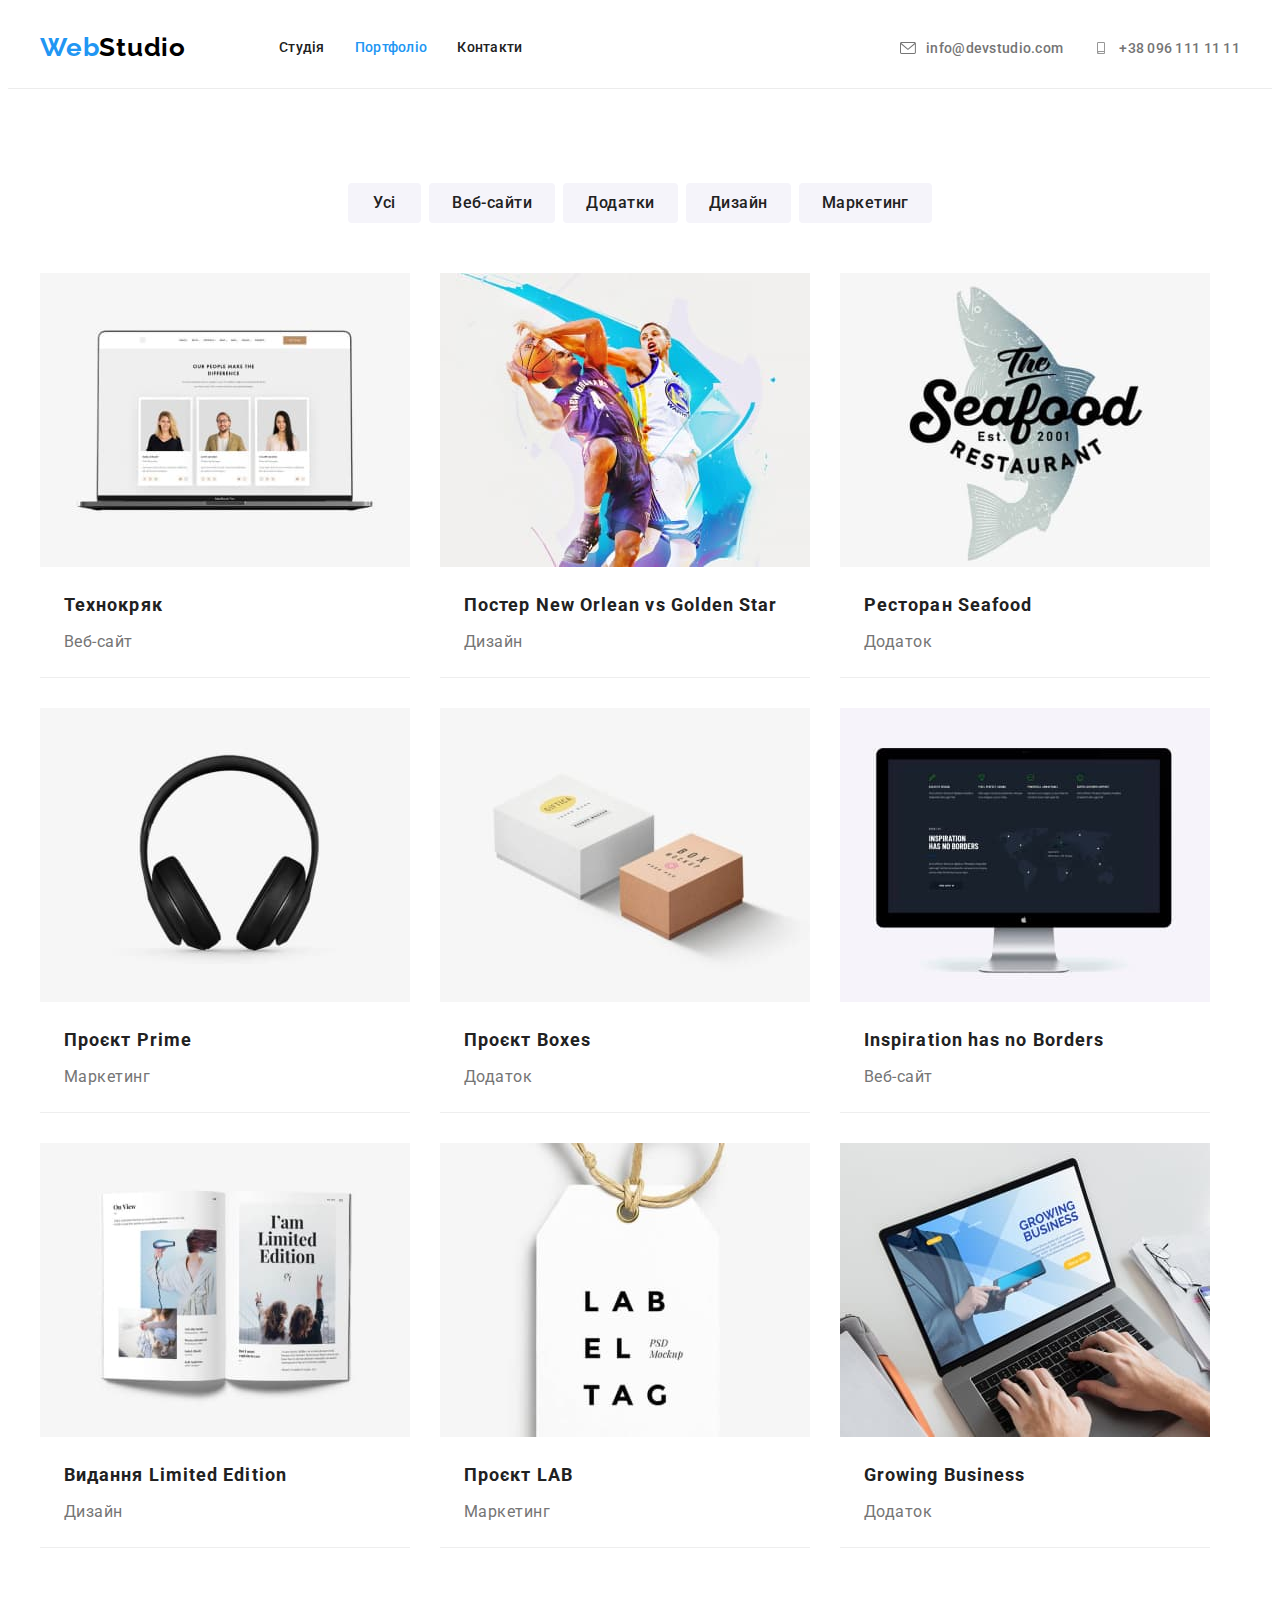
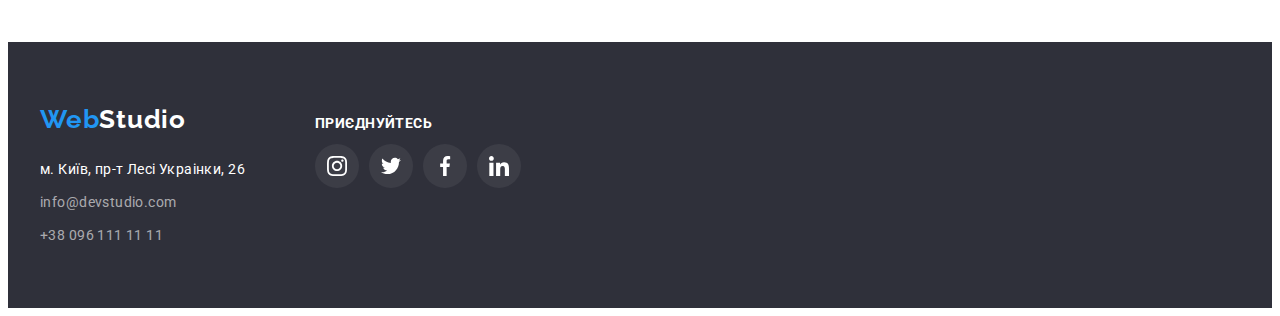
==== commit bed76978: "complete rebuild" ====
--- a/portfolio.html
+++ b/portfolio.html
@@ -20,39 +20,45 @@
     <link rel="stylesheet" href="./css/styles.css" />
   </head>
   <body>
-    <!--Заголовок-->
-
+    <!--Header-->
     <header class="section-header">
-      <div class="container">
-        <div class="make-flex site-header">
-          <nav class="make-flex center">
-            <a class="logo link" href="./index.html"
-              ><span class="logo-left">Web</span>Studio</a
-            >
-            <ul class="list make-flex center">
-              <li class="item">
-                <a href="./index.html" class="site-nav link">Студія</a>
-              </li>
-              <li class="item">
-                <a href="./portfolio.html" class="current site-nav link"
-                  >Портфоліо</a
-                >
-              </li>
-              <li><a href="#contacts" class="site-nav link">Контакти</a></li>
-            </ul>
-          </nav>
-          <ul class="list make-flex center flexible contact-list">
-            <li class="item contact-link">
-              <a href="mailto:info@devstudio.com" class="link email-phone">
-                <svg class="icon" width="16" height="12">
+      <div class="container header-flex">
+        <!--Header Logo-->
+        <div>
+          <a class="logo link" href="./index.html"
+            ><span class="logo-left">Web</span>Studio</a
+          >
+        </div>
+        <!--Header Navigation-->
+        <div>
+          <ul class="nav-gap">
+            <li class="list">
+              <a href="./index.html" class="link nav-text">Студія</a>
+            </li>
+            <li class="list">
+              <a href="./portfolio.html" class="link nav-text current"
+                >Портфоліо</a
+              >
+            </li>
+            <li class="list">
+              <a href="#contacts" class="link nav-text">Контакти</a>
+            </li>
+          </ul>
+        </div>
+        <!--Header Contacts-->
+        <div class="contacts-left">
+          <ul class="contacts-flex">
+            <li class="list">
+              <a href="mailto:info@devstudio.com" class="link contacts-text">
+                <svg class="contacts-icon" width="16" height="12">
                   <use href="./images/symbol-defs.svg#icon-envelope"></use>
                 </svg>
                 info@devstudio.com</a
               >
             </li>
-            <li class="item contact-link">
-              <a href="tel:+380961111111" class="link email-phone">
-                <svg class="icon" width="16" height="12">
+            <li class="list">
+              <a href="tel:+380961111111" class="link contacts-text">
+                <svg class="contacts-icon" width="16" height="12">
                   <use href="./images/symbol-defs.svg#icon-smartphone"></use>
                 </svg>
                 +38 096 111 11 11</a
@@ -68,11 +74,11 @@
       <h2 hidden>Приклади робіт</h2>
       <!--Приклади робіт-->
 
-      <section class="works">
+      <section class="section works">
         <div class="container">
           <!--Фільтри типів робіт-->
 
-          <ul class="list flex">
+          <ul class="list works-flex">
             <li class="btn">
               <button type="button" class="filter finger">Усі</button>
             </li>
@@ -90,7 +96,7 @@
             </li>
           </ul>
           <!--Перелік робіт-->
-          <ul class="list link catalogue">
+          <ul class="list catalogue">
             <li class="item">
               <a href="#">
                 <img
@@ -98,11 +104,11 @@
                   alt="Відкритий ноутбук"
                   width="370"
                 />
+                <div class="works-pad">
+                  <h3>Технокряк</h3>
+                  <p>Веб-сайт</p>
+                </div>
               </a>
-              <div class="works-pad">
-                <h3>Технокряк</h3>
-                <p>Веб-сайт</p>
-              </div>
             </li>
             <li class="item">
               <a href="#"
@@ -110,11 +116,12 @@
                   src="./images/new-orlean.jpeg"
                   alt="Гравці в баскетбол"
                   width="370"
-              /></a>
-              <div class="works-pad">
-                <h3>Постер New Orlean vs Golden Star</h3>
-                <p>Дизайн</p>
-              </div>
+                />
+                <div class="works-pad">
+                  <h3>Постер New Orlean vs Golden Star</h3>
+                  <p>Дизайн</p>
+                </div></a
+              >
             </li>
             <li class="item">
               <a href="#"
@@ -122,11 +129,12 @@
                   src="./images/seafood.jpeg"
                   alt="Лого ресторана Seafood"
                   width="370"
-              /></a>
-              <div class="works-pad">
-                <h3>Ресторан Seafood</h3>
-                <p>Додаток</p>
-              </div>
+                />
+                <div class="works-pad">
+                  <h3>Ресторан Seafood</h3>
+                  <p>Додаток</p>
+                </div></a
+              >
             </li>
             <li class="item">
               <a href="#"
@@ -134,20 +142,21 @@
                   src="./images/prime-project.jpeg"
                   alt="Чорні навушники"
                   width="370"
-              /></a>
-              <div class="works-pad">
-                <h3>Проєкт Prime</h3>
-                <p>Маркетинг</p>
-              </div>
-            </li>
-            <li class="item">
-              <a href="#"
-                ><img src="./images/boxes.jpeg" alt="Дві коробки" width="370"
-              /></a>
-              <div class="works-pad">
-                <h3>Проєкт Boxes</h3>
-                <p>Додаток</p>
-              </div>
+                />
+                <div class="works-pad">
+                  <h3>Проєкт Prime</h3>
+                  <p>Маркетинг</p>
+                </div></a
+              >
+            </li>
+            <li class="item">
+              <a href="#"
+                ><img src="./images/boxes.jpeg" alt="Дві коробки" width="370" />
+                <div class="works-pad">
+                  <h3>Проєкт Boxes</h3>
+                  <p>Додаток</p>
+                </div></a
+              >
             </li>
             <li class="item">
               <a href="#"
@@ -155,11 +164,12 @@
                   src="./images/inspiration.jpeg"
                   alt="Монітор від Apple"
                   width="370"
-              /></a>
-              <div class="works-pad">
-                <h3>Inspiration has no Borders</h3>
-                <p>Веб-сайт</p>
-              </div>
+                />
+                <div class="works-pad">
+                  <h3>Inspiration has no Borders</h3>
+                  <p>Веб-сайт</p>
+                </div></a
+              >
             </li>
             <li class="item">
               <a href="#"
@@ -167,20 +177,25 @@
                   src="./images/limited-edition.jpeg"
                   alt="Рогорнута книга"
                   width="370"
-              /></a>
-              <div class="works-pad">
-                <h3>Видання Limited Edition</h3>
-                <p>Дизайн</p>
-              </div>
-            </li>
-            <li class="item">
-              <a href="#"
-                ><img src="./images/lab-project.jpeg" alt="Бейджик" width="370"
-              /></a>
-              <div class="works-pad">
-                <h3>Проєкт LAB</h3>
-                <p>Маркетинг</p>
-              </div>
+                />
+                <div class="works-pad">
+                  <h3>Видання Limited Edition</h3>
+                  <p>Дизайн</p>
+                </div></a
+              >
+            </li>
+            <li class="item">
+              <a href="#"
+                ><img
+                  src="./images/lab-project.jpeg"
+                  alt="Бейджик"
+                  width="370"
+                />
+                <div class="works-pad">
+                  <h3>Проєкт LAB</h3>
+                  <p>Маркетинг</p>
+                </div></a
+              >
             </li>
             <li class="item">
               <a href="#"
@@ -188,89 +203,90 @@
                   src="./images/growing-business.jpeg"
                   alt="Руки на клавіатурі ноутбука"
                   width="370"
-              /></a>
-              <div class="works-pad">
-                <h3>Growing Business</h3>
-                <p>Додаток</p>
-              </div>
+                />
+                <div class="works-pad">
+                  <h3>Growing Business</h3>
+                  <p>Додаток</p>
+                </div></a
+              >
             </li>
           </ul>
         </div>
       </section>
     </main>
 
-    <footer class="site-footer">
+    <!--Footer-->
+    <footer class="section-footer">
       <div class="container">
-        <!--Секція контактів-->
-        <div class="make-two-columns">
+        <div class="footer-divide">
           <div>
-            <a class="logo link logo-white push-down" href="./index.html"
+            <!--Footer Logo-->
+            <a class="logo link logo-white push-margins" href="./index.html"
               ><span class="logo-left">Web</span>Studio</a
             >
+            <!--Footer Contacts-->
             <address id="contacts">
-              <ul class="list contact-flex">
-                <li>
+              <ul class="list footer-contacts">
+                <li class="list">
                   <a
-                    class="contact link"
+                    class="link footer-contact"
                     href="https://goo.gl/maps/CPtrU1FHBa2aNyZL9"
                     target="_blank"
                     rel="noopener noreferrer nofollow"
                     >м. Київ, пр-т Лесі Украінки, 26</a
                   >
                 </li>
-                <li>
+                <li class="list">
                   <a
-                    class="contact link darkened"
+                    class="link footer-contact darkened"
                     href="mailto:info@devstudio.com"
                     >info@devstudio.com</a
                   >
                 </li>
-                <li>
-                  <a class="contact link darkened" href="tel:+380961111111"
+                <li class="list">
+                  <a
+                    class="link footer-contact darkened"
+                    href="tel:+380961111111"
                     >+38 096 111 11 11</a
                   >
                 </li>
               </ul>
             </address>
           </div>
-          <div class="social appeal-list">
-            <div>
-              <p class="appeal">приєднуйтесь</p>
-            </div>
-            <div>
-              <ul class="make-line">
-                <li class="item">
-                  <a class="social-link" href="">
-                    <svg class="icon" width="20" height="20">
-                      <use href="./images/symbol-defs.svg#icon-instagram"></use>
-                    </svg>
-                  </a>
-                </li>
-
-                <li class="item">
-                  <a class="social-link" href="">
-                    <svg class="icon" width="20" height="20">
-                      <use href="./images/symbol-defs.svg#icon-twitter"></use>
-                    </svg>
-                  </a>
-                </li>
-                <li class="item">
-                  <a class="social-link" href="">
-                    <svg class="icon" width="20" height="20">
-                      <use href="./images/symbol-defs.svg#icon-facebook"></use>
-                    </svg>
-                  </a>
-                </li>
-
-                <li class="item">
-                  <a class="social-link" href="">
-                    <svg class="icon" width="20" height="20">
-                      <use href="./images/symbol-defs.svg#icon-linkedin"></use>
-                    </svg>
-                  </a>
-                </li>
-              </ul>
-            </div>
+          <!--Footer Appeal-->
+          <div class="social-margin">
+            <p class="appeal">приєднуйтесь</p>
+            <!--Footer Social Networks List-->
+            <ul class="footer-social-list">
+              <li class="footer-social-item list">
+                <a class="footer-social-link" href="">
+                  <svg class="footer-social-icon" width="20" height="20">
+                    <use href="./images/symbol-defs.svg#icon-instagram"></use>
+                  </svg>
+                </a>
+              </li>
+              <li class="footer-social-item list">
+                <a class="footer-social-link" href="">
+                  <svg class="footer-social-icon" width="20" height="20">
+                    <use href="./images/symbol-defs.svg#icon-twitter"></use>
+                  </svg>
+                </a>
+              </li>
+              <li class="footer-social-item list">
+                <a class="footer-social-link" href="">
+                  <svg class="footer-social-icon" width="20" height="20">
+                    <use href="./images/symbol-defs.svg#icon-facebook"></use>
+                  </svg>
+                </a>
+              </li>
+              <li class="footer-social-item list">
+                <a class="footer-social-link" href="">
+                  <svg class="footer-social-icon" width="20" height="20">
+                    <use href="./images/symbol-defs.svg#icon-linkedin"></use>
+                  </svg>
+                </a>
+              </li>
+            </ul>
           </div>
         </div>
       </div>
--- a/css/styles.css
+++ b/css/styles.css
@@ -27,24 +27,11 @@
   margin: 0;
 }
 
-.link {
-  text-decoration: none;
-}
-
-.list {
-  list-style: none;
-  margin: 0;
-  padding: 0;
-}
-
 img {
   display: block;
 }
 
 body {
-  /* Бо ментор проти 
-  background-color: var(--backgroung-color);
-  */
   color: var(--text-color);
   font-family: Roboto, sans-serif;
   font-style: normal;
@@ -78,16 +65,18 @@
   display: flex;
 }
 
+/* Header */
 .section-header {
   background-color: var(--white-color);
   border-bottom: #ECECEC solid 1px;
 }
 
-/* Site logo */
-.make-flex .center {
+.header-flex {
+  display: flex;
   align-items: center;
 }
 
+/* Header Logo */
 .logo {
   font-family: Raleway, sans-serif;
   color: var(--black-color);
@@ -96,7 +85,6 @@
   line-height: 1.38;
   letter-spacing: 0.03em;
   margin-right: 93px;
-  display: block;
 }
 
 .logo:hover,
@@ -112,61 +100,44 @@
   color: var(--white-color);
 }
 
-/* Site nav */
-.site-nav {
+/* Header Navigation */
+.nav-gap {
+  display: flex;
+  gap: 30px;
+  padding-left: 0;
+}
+
+.nav-text {
   display: block;
   font-weight: 500;
   font-size: 14px;
   line-height: 1.14;
   letter-spacing: 0.02em;
   color: var(--title-color);
-}
-
-.section-header .item {
-  margin-right: 50px;
-  padding: 32px 0px;
-}
-
-.section-header .item:last-child {
-  margin-right: 0;
-}
-
-.site-nav.current {
-  color: var(--accent-color);
-}
-
-.site-nav:hover,
-.site-nav:focus {
-  color: var(--accent-color);
-}
-
-.section-header .email-phone {
-  display: flex;
-  align-items: center;
-  font-weight: 500;
-  font-size: 14px;
-  line-height: 1.14;
-  letter-spacing: 0.02em;
-  color: var(--text-color);
-
-}
-
-.email-phone:hover,
-.email-phone:focus {
-  color: var(--accent-color);
-}
-
-.section-header .flexible {
+  padding: 32px 0;
+}
+
+.current {
+  color: var(--accent-color);
+}
+
+.nav-text:hover,
+.nav-text:focus {
+  color: var(--accent-color);
+}
+
+/* Header Contacts */
+.contacts-left {
   margin-left: auto;
 }
 
-.section-header .contact-list {
-  display: flex;
-  margin-left: auto;
-  align-items: center;
-}
-
-.section-header .contact-link {
+.contacts-flex {
+  display: flex;
+  gap: 30px;
+  padding-left: 0;
+}
+
+.contacts-text {
   display: flex;
   color: var(--secondary-text-color);
   align-items: center;
@@ -175,20 +146,26 @@
   line-height: 16px;
   letter-spacing: 0.02em;
   color: var(--secondary-text-color);
-}
-
-.section-header .icon {
+  padding: 32px 0;
+}
+
+.contacts-text:hover,
+.contacts-text:focus {
+  color: var(--accent-color);
+}
+
+.contacts-icon {
   align-items: center;
   margin-right: 10px;
   fill: currentColor;
 }
 
-/* Section Hero */
+
+/* Hero */
 
 .hero {
   text-align: center;
   /* background-color: var(--hero-background);*/
-  max-height: 600px;
 }
 
 .image-hero {
@@ -231,25 +208,14 @@
   display: inline-block;
 }
 
-/* Section Advantages */
-
-.section-advant {
-  margin-top: 94px;
-}
-
-.section-advant .flex {
-  display: flex;
-}
-
-.section-advant .item {
-  margin-right: 30px;
-}
-
-.section-advant .item:last-child {
-  margin-right: 0;
-}
-
-.section-advant h3 {
+/* Features */
+.features {
+  display: flex;
+  gap: 30px;
+  padding-left: 0;
+}
+
+.features h3 {
   font-weight: 700;
   font-size: 14px;
   line-height: 1.14;
@@ -259,22 +225,23 @@
   margin-bottom: 10px;
 }
 
-.section-advant p {
+.features p {
   font-size: 14px;
   line-height: 1.71;
   letter-spacing: 0.03em;
 }
 
-.section-advant .block {
+.features-block {
   display: flex;
   width: 270px;
   height: 120px;
   align-items: center;
   justify-content: center;
-  flex-direction: column;
   margin-bottom: 30px;
-  background-color: var(--team-background-color);
-}
+  margin-right: 0;
+  background-color: var(--team-background);
+}
+
 
 /* Header syle for <h2> */
 .title {
@@ -287,24 +254,17 @@
   margin-bottom: 50px;
 }
 
-/* Section What We Do */
+/* What We Do */
+
 .wwd {
-  margin-top: 0;
-}
-
-.wwd-flex {
-  display: flex;
-}
-
-.wwd-flex .item {
-  margin-right: 30px;
-}
-
-.wwd-flex .item:last-child {
-  margin-right: 0;
-}
-
-/* Section Our Team */
+  display: flex;
+  gap: 30px;
+  padding-left: 0;
+}
+
+
+
+/* Our Team */
 .team {
   background-color: var(--team-background);
 }
@@ -317,6 +277,7 @@
   display: flex;
   flex-wrap: wrap;
   gap: 30px;
+  padding-left: 0;
 }
 
 .team .item {
@@ -385,75 +346,60 @@
 
 
 /* ---------------Clients---------------- */
-.section-clients {
-  padding-top: 94px;
-  padding-bottom: 94px;
-}
-
-.section-clients .title {
-  margin-bottom: 50px;
-  font-weight: 700;
-  font-size: 36px;
-  line-height: 1.17;
-  text-align: center;
-}
-
-.section-clients .clients-list {
-  display: flex;
-  padding: 0;
-  margin: 0;
-  list-style: none;
-  justify-content: space-between;
+.client-list {
+  display: flex;
+  padding-left: 0;
+  gap: 30px;
+}
+
+.client-link {
+  display: flex;
+  justify-content: center;
   align-items: center;
-}
-
-.section-clients .item {
   width: 170px;
-  height: 90px;
-}
-
-.section-clients .item:not(:last-child) {
-  margin-right: 30px;
-}
-
-.section-clients .client-link {
-  width: 170px;
-  height: 90px;
-  display: block;
+  height: 92px;
   border: 1px solid var(--icon-color);
   color: var(--icon-color);
   background-color: var(--white-color);
-  padding: 16px 32px;
-}
-
-.section-clients .client-link:hover,
-.section-clients .client-link:focus {
+}
+
+.client-icon {
+  fill: currentColor;
+}
+
+.client-link:hover,
+.client-link:focus {
   color: var(--accent-color);
   border-color: var(--accent-color);
 }
 
-.section-clients .client-icon {
-  fill: currentColor;
-}
-
-.client-item:hover,
-.client-item:focus {
-  color: var(--accent-color);
-  border-color: var(--accent-color);
-}
-
-/* Site footer */
-.site-footer {
+
+/* Footer */
+.section-footer {
   background-color: var(--hero-background);
   padding: 60px 0;
 }
 
-.site-footer .push-down {
+.footer-divide {
+  display: flex;
+  align-items: baseline;
+}
+
+.push-margins {
+  display: block;
   margin-bottom: 20px;
   margin-right: 0;
 }
 
-.contact {
+/* Footer Contacts*/
+.footer-contacts {
+  display: flex;
+  flex-direction: column;
+  gap: 9px;
+  padding-left: 0;
+}
+
+.footer-contact {
   font-style: normal;
   font-size: 14px;
   line-height: 1.71;
@@ -462,66 +408,47 @@
   margin: 15px 0 0;
 }
 
-.contact-flex {
-  display: flex;
-  flex-direction: column;
-  gap: 9px;
-}
-
-.contact:hover,
-.contact:focus {
-  color: var(--accent-color);
-}
-
 .darkened {
   color: var(--dark-address);
 }
 
-.site-footer .social {
+.footer-contact:hover,
+.footer-contact:focus {
+  color: var(--accent-color);
+}
+
+/* Footer Socials*/
+.social-margin {
   margin-left: 70px;
 }
 
-.site-footer .make-two-columns {
-  display: flex;
-  align-items: baseline;
-  margin: 0;
-  padding: 0;
-  list-style: none;
-}
-
-.appeal-list {
-  display: flex;
-  flex-direction: column;
-  gap: 20px;
-}
-
-.site-footer .appeal {
-
+.appeal {
   line-height: 1.14px;
   color: var(--white-color);
   font-weight: 700;
   font-size: 14px;
   letter-spacing: 0.03em;
   text-transform: uppercase;
-}
-
-.site-footer .make-line {
-
+  margin-bottom: 20px;
+}
+
+.footer-social-list {
   display: flex;
   gap: 10px;
-  padding: 0;
-
-  list-style: none;
-  justify-content: space-between;
-  align-items: center;
-}
-
-.site-footer .item {
+  padding-left: 0;
+}
+
+.footer-social-item {
   width: 44px;
   height: 44px;
 }
 
-.site-footer .social-link {
+.footer-social-icon {
+  margin: 12px 0px 0px 12px;
+  fill: currentColor;
+}
+
+.footer-social-link {
   width: 44px;
   height: 44px;
   display: block;
@@ -530,19 +457,19 @@
   background-color: var(--icon-background);
 }
 
-.site-footer .social-link:hover,
-.site-footer .social-link:focus {
+.footer-social-link:hover,
+.footer-social-link:focus {
   color: var(--white-color);
   background-color: var(--accent-color);
 }
 
-.site-footer .icon {
-  margin: 12px 0px 0px 12px;
-  fill: currentColor;
-}
-
-
-/* Filter buttons for the list of works */
+
+/* Works */
+.works {
+  padding-top: 94px;
+}
+
+/* Works - Filter buttons for the list of works */
 .filter {
   font-weight: 500;
   font-size: 16px;
@@ -575,21 +502,24 @@
   padding: 94px 0 94px;
 }
 
-.works .flex {
+.works-flex {
   display: flex;
   gap: 8px;
   justify-content: center;
+  padding: 0 0 50px;
 }
 
 .catalogue {
   display: flex;
   flex-wrap: wrap;
   gap: 30px;
-  padding-top: 50px;
-}
+  padding-left: 0;
+}
+
 .works-pad {
   padding: 20px 24px;
 }
+
 .works .item {
   /*margin-right: 20px;
   margin-bottom: 30px;*/
@@ -602,15 +532,6 @@
     0px 2px 2px rgba(0, 0, 0, 0.12);
 }
 
-/*
-.works .item:nth-child(3n + 3) {
-  margin-right: 0;
-}
-
-.works .item:last-child {
-  margin-right: 0;
-}
-*/
 .works a {
   text-decoration: none;
 }
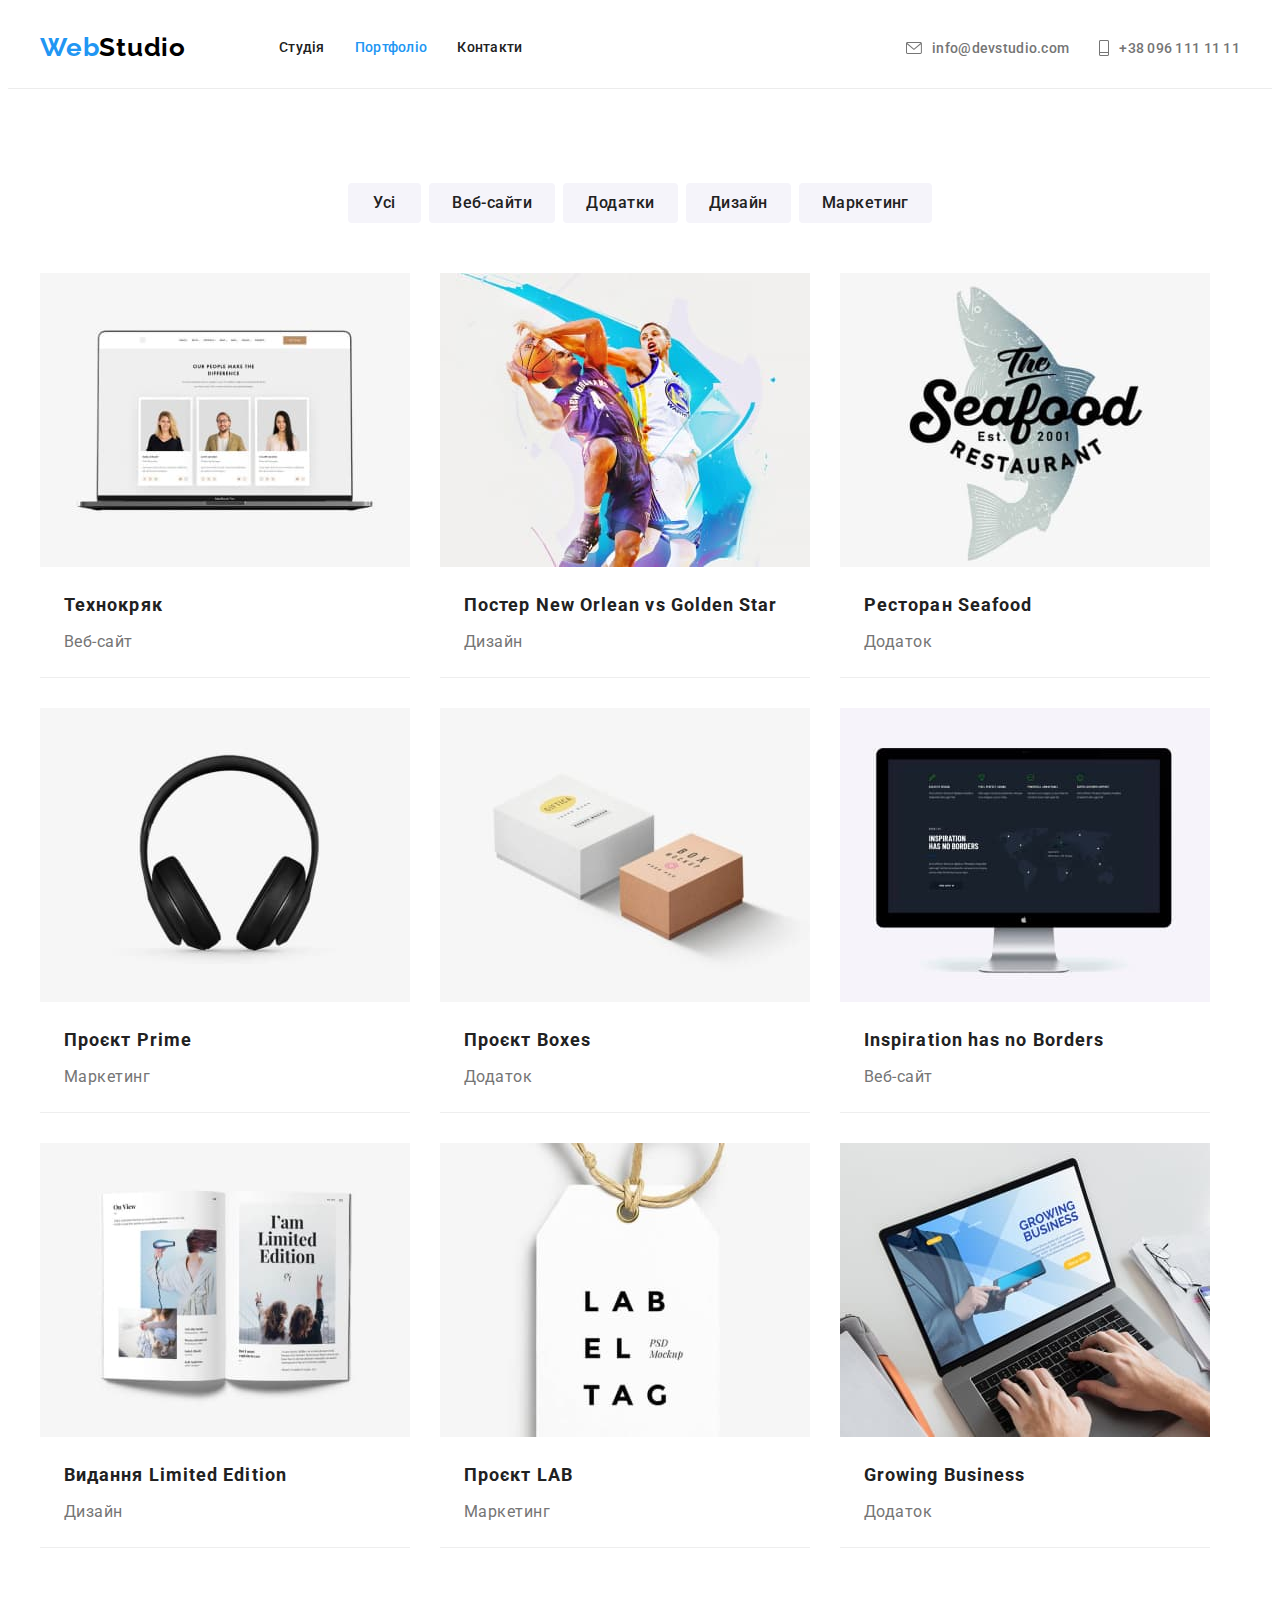
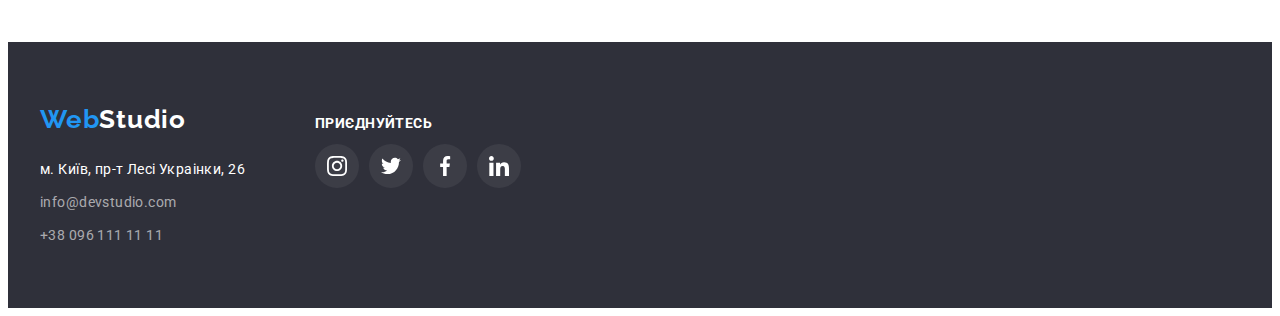
==== commit 3df33235: "smartphone in portfolio fixed" ====
--- a/portfolio.html
+++ b/portfolio.html
@@ -36,9 +36,7 @@
               <a href="./index.html" class="link nav-text">Студія</a>
             </li>
             <li class="list">
-              <a href="./portfolio.html" class="link nav-text current"
-                >Портфоліо</a
-              >
+              <a href="./portfolio.html" class="link nav-text current">Портфоліо</a>
             </li>
             <li class="list">
               <a href="#contacts" class="link nav-text">Контакти</a>
@@ -58,7 +56,7 @@
             </li>
             <li class="list">
               <a href="tel:+380961111111" class="link contacts-text">
-                <svg class="contacts-icon" width="16" height="12">
+                <svg class="contacts-icon" width="10" height="16">
                   <use href="./images/symbol-defs.svg#icon-smartphone"></use>
                 </svg>
                 +38 096 111 11 11</a
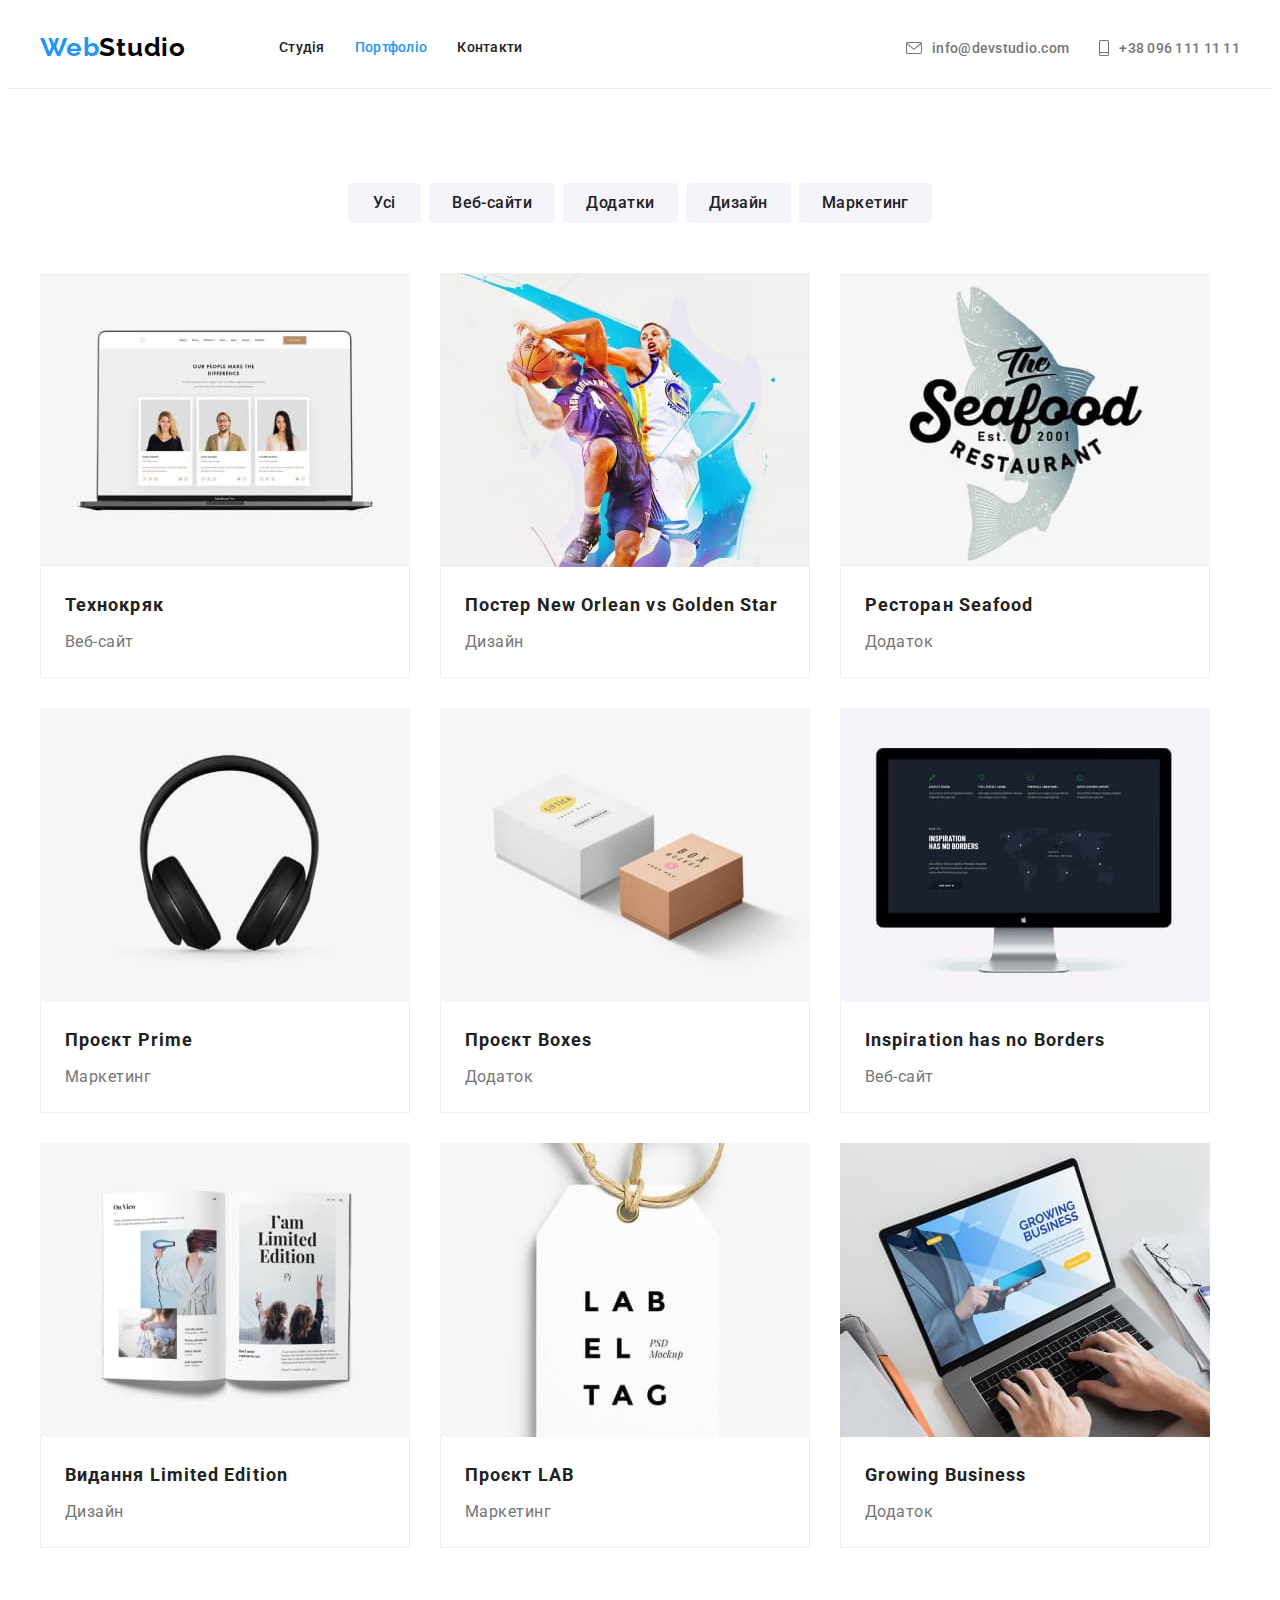
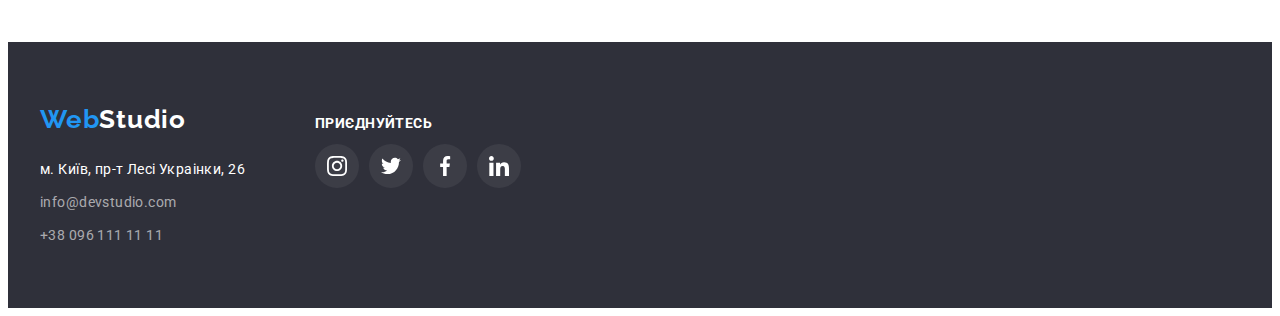
==== commit 47f9605c: "portfolio focus shadow fixed" ====
--- a/portfolio.html
+++ b/portfolio.html
@@ -95,8 +95,8 @@
           </ul>
           <!--Перелік робіт-->
           <ul class="list catalogue">
-            <li class="item">
-              <a href="#">
+            <li class="catalogue-list">
+              <a href="#" class="catalogue-link">
                 <img
                   src="./images/technocrack.jpeg"
                   alt="Відкритий ноутбук"
@@ -108,8 +108,8 @@
                 </div>
               </a>
             </li>
-            <li class="item">
-              <a href="#"
+            <li class="catalogue-list">
+              <a href="#" class="catalogue-link"
                 ><img
                   src="./images/new-orlean.jpeg"
                   alt="Гравці в баскетбол"
@@ -121,8 +121,8 @@
                 </div></a
               >
             </li>
-            <li class="item">
-              <a href="#"
+            <li class="catalogue-list">
+              <a href="#" class="catalogue-link"
                 ><img
                   src="./images/seafood.jpeg"
                   alt="Лого ресторана Seafood"
@@ -134,8 +134,8 @@
                 </div></a
               >
             </li>
-            <li class="item">
-              <a href="#"
+            <li class="catalogue-list">
+              <a href="#" class="catalogue-link"
                 ><img
                   src="./images/prime-project.jpeg"
                   alt="Чорні навушники"
@@ -147,8 +147,8 @@
                 </div></a
               >
             </li>
-            <li class="item">
-              <a href="#"
+            <li class="catalogue-list">
+              <a href="#" class="catalogue-link"
                 ><img src="./images/boxes.jpeg" alt="Дві коробки" width="370" />
                 <div class="works-pad">
                   <h3>Проєкт Boxes</h3>
@@ -156,8 +156,8 @@
                 </div></a
               >
             </li>
-            <li class="item">
-              <a href="#"
+            <li class="catalogue-list">
+              <a href="#" class="catalogue-link"
                 ><img
                   src="./images/inspiration.jpeg"
                   alt="Монітор від Apple"
@@ -169,8 +169,8 @@
                 </div></a
               >
             </li>
-            <li class="item">
-              <a href="#"
+            <li class="catalogue-list">
+              <a href="#" class="catalogue-link"
                 ><img
                   src="./images/limited-edition.jpeg"
                   alt="Рогорнута книга"
@@ -182,8 +182,8 @@
                 </div></a
               >
             </li>
-            <li class="item">
-              <a href="#"
+            <li class="catalogue-list">
+              <a href="#" class="catalogue-link"
                 ><img
                   src="./images/lab-project.jpeg"
                   alt="Бейджик"
@@ -195,8 +195,8 @@
                 </div></a
               >
             </li>
-            <li class="item">
-              <a href="#"
+            <li class="catalogue-list">
+              <a href="#" class="catalogue-link"
                 ><img
                   src="./images/growing-business.jpeg"
                   alt="Руки на клавіатурі ноутбука"
@@ -290,4 +290,4 @@
       </div>
     </footer>
   </body>
-</html>
+</html>--- a/css/styles.css
+++ b/css/styles.css
@@ -1,9 +1,6 @@
 :root {
   --text-color: #757575;
   --accent-color: #2196f3;
-  /* Бо ментор проти 
-  --backgroung-color: #F5F5F5;
-  */
   --title-color: #212121;
   --white-color: #fff;
   --black-color: #000;
@@ -35,6 +32,7 @@
   color: var(--text-color);
   font-family: Roboto, sans-serif;
   font-style: normal;
+  background-color: var(--white-color);
 }
 
 .list {
@@ -516,8 +514,26 @@
   padding-left: 0;
 }
 
+.catalogue-list {
+  display: block;
+  width: 370px;
+}
+
+.catalogue-link {
+  display: block;
+  text-decoration: none;
+}
+
+.catalogue-link:hover,
+.catalogue-link:focus {
+  box-shadow: 0px 1px 1px rgba(0, 0, 0, 0.12), 0px 4px 4px rgba(0, 0, 0, 0.06),
+    1px 4px 6px rgba(0, 0, 0, 0.16);
+}
+
 .works-pad {
   padding: 20px 24px;
+  border: 1px solid var(--works-background);
+  border-top: none;
 }
 
 .works .item {
